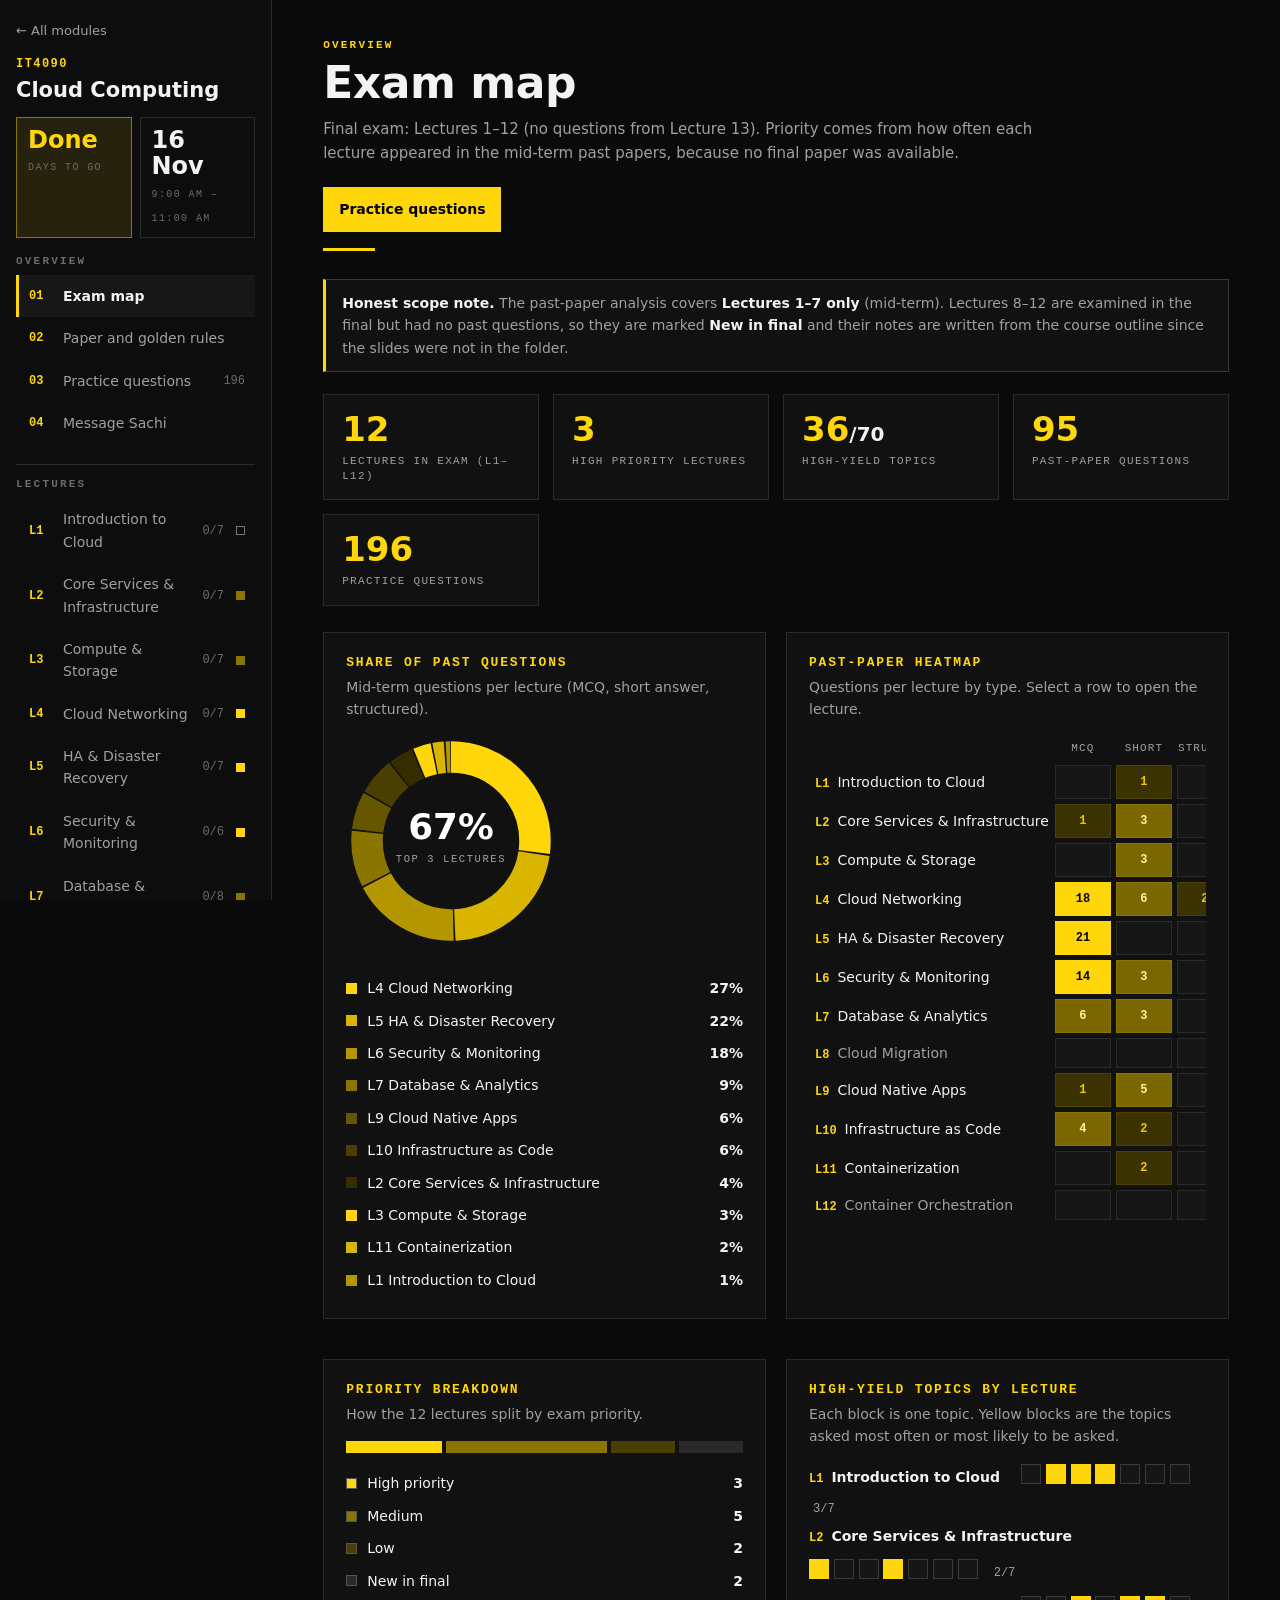
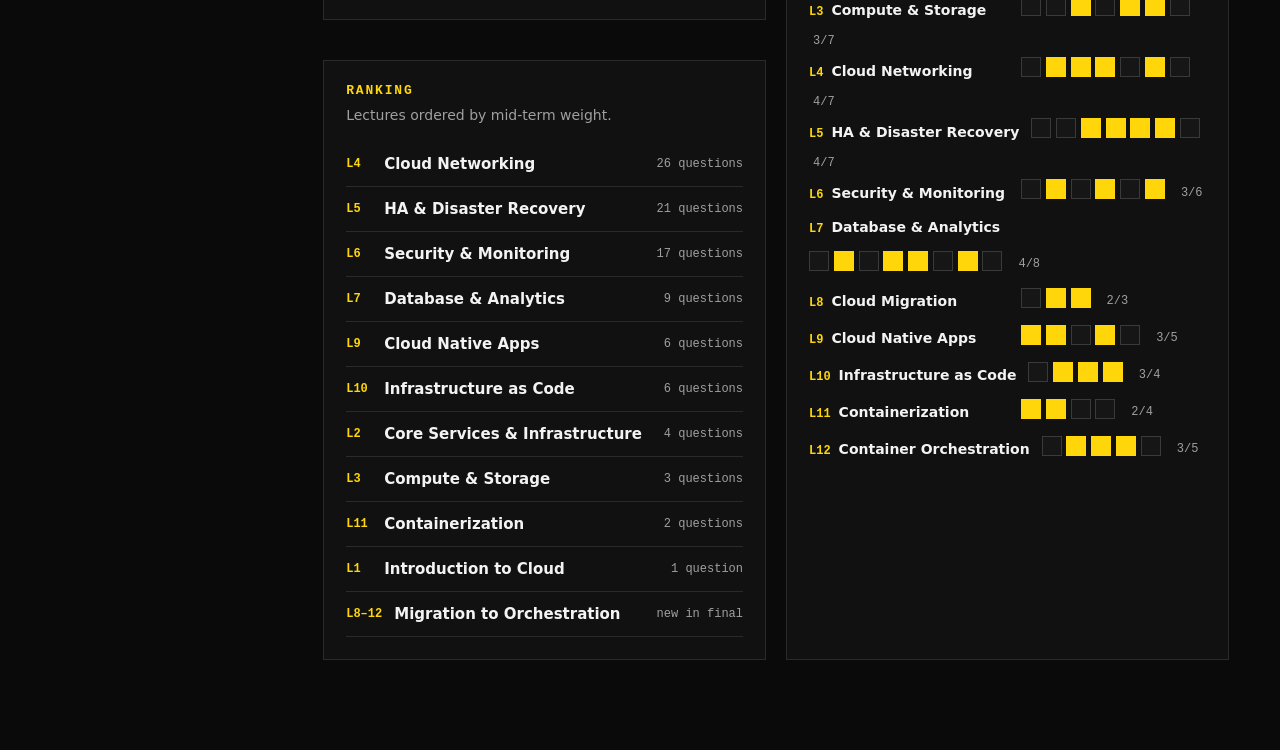
==== cloud-computing/index.html @ 82d005c5 "Add Cloud Computing (IT4090) module with notes, exam map and practice quiz New cloud-computing/ page" ====
<!doctype html>
<html lang="en">
<head>
<meta charset="utf-8">
<meta name="viewport" content="width=device-width, initial-scale=1">
<title>Exam Kuppi Portal | Learn with Sachi</title>
<meta name="description" content="Final exam revision portal: Cloud Computing (IT4090) notes, exam map and practice questions.">
<meta name="theme-color" content="#0b0b0b">
<link rel="icon" href="data:image/svg+xml,%3Csvg xmlns='http://www.w3.org/2000/svg' viewBox='0 0 64 64'%3E%3Crect width='64' height='64' fill='%230b0b0b'/%3E%3Cpath d='M12 14h14l6 22 6-22h14L38 50H26z' fill='%23ffd60a'/%3E%3C/svg%3E">
<link rel="stylesheet" href="css/styles.css">
</head>
<body>
<div id="app" aria-live="polite"></div>
<noscript><p style="padding:24px;color:#fff">This portal needs JavaScript enabled.</p></noscript>

<script src="js/data/cc-module.js"></script>
<script src="js/data/cc-lectures-1.js"></script>
<script src="js/data/cc-lectures-2.js"></script>
<script src="js/data/cc-lectures-3.js"></script>
<script src="js/data/cc-questions-1.js"></script>
<script src="js/data/cc-questions-2.js"></script>
<script src="js/data/cc-questions-3.js"></script>
<script src="js/app.js"></script>
</body>
</html>
---- cloud-computing/css/styles.css ----
:root{
  --bg:#0a0a0a; --panel:#111; --panel2:#171717; --line:#2a2a2a; --line2:#3a3a3a;
  --y:#ffd60a; --y-dim:#8a7500; --y-soft:rgba(255,214,10,.1);
  --text:#f3f3f3; --muted:#a0a0a0; --faint:#6b6b6b;
  --ok:#3ddc84; --bad:#ff5c5c;
  --radius:4px; --side:272px;
}
*{box-sizing:border-box}
html{scroll-behavior:smooth}
body{margin:0;background:var(--bg);color:var(--text);font:15px/1.6 "Segoe UI",Inter,system-ui,-apple-system,Roboto,Arial,sans-serif;-webkit-font-smoothing:antialiased}
a{color:inherit}
button{font:inherit;color:inherit;cursor:pointer}
code{font-family:Consolas,"SF Mono",Menlo,monospace;background:#1d1d1d;border:1px solid var(--line);padding:1px 6px;border-radius:3px;font-size:.88em;color:var(--y)}
:focus-visible{outline:2px solid var(--y);outline-offset:2px}
.mono{font-family:Consolas,"SF Mono",Menlo,monospace}
.eyebrow{font:700 11px/1 Consolas,"SF Mono",Menlo,monospace;letter-spacing:.2em;text-transform:uppercase;color:var(--y)}
.muted{color:var(--muted)}

/* ---------- home ---------- */
.home{max-width:1000px;margin:0 auto;padding:56px 20px 40px}
.home h1{font-size:clamp(34px,6vw,56px);line-height:1.05;letter-spacing:-.02em;text-align:center;margin:0;font-weight:800}
.home h1 em{font-style:normal;color:var(--y)}
.home .bar{width:56px;height:3px;background:var(--y);margin:18px auto 40px}
.cards{display:grid;grid-template-columns:repeat(auto-fit,minmax(300px,1fr));gap:20px}
.mcard{display:block;text-decoration:none;background:var(--panel);border:1px solid var(--line);border-left:3px solid var(--y);padding:24px;transition:border-color .15s,transform .15s}
a.mcard:hover{border-color:var(--y);transform:translateY(-2px)}
.mcard.soon{border-left-color:var(--line2);opacity:.75}
.mcard h2{margin:12px 0 4px;font-size:24px;line-height:1.2;font-weight:800}
.mcard .sub{color:var(--muted);font-size:13px;margin:0 0 22px}
.mstats{display:flex;gap:28px;margin-bottom:22px;flex-wrap:wrap}
.mstats b{display:block;font-size:26px;line-height:1.1;font-weight:800}
.mstats span{font:11px/1 Consolas,monospace;letter-spacing:.14em;color:var(--faint);text-transform:uppercase}
.mcard .open{font-weight:700;color:var(--y);font-size:14px}
.mcard.soon .open{color:var(--muted)}
.linkrow{display:flex;gap:10px;justify-content:center;flex-wrap:wrap;margin:36px 0 14px}
.lbtn{display:inline-block;text-decoration:none;border:1px solid var(--line2);background:var(--panel);padding:10px 16px;font-size:13px;font-weight:600}
.lbtn:hover{border-color:var(--y)}
.lbtn.hot{background:var(--y);color:#000;border-color:var(--y)}
.powered{text-align:center;color:var(--faint);font-size:12px}
.powered a{color:var(--muted)}

/* ---------- module shell ---------- */
.shell{display:grid;grid-template-columns:var(--side) minmax(0,1fr);min-height:100vh}
.side{background:#0d0d0d;border-right:1px solid var(--line);position:sticky;top:0;height:100vh;overflow-y:auto;padding:18px 16px 28px}
.side .back{display:inline-flex;gap:8px;align-items:center;text-decoration:none;color:var(--muted);font-size:13px;margin-bottom:16px}
.side .back:hover{color:var(--y)}
.side .code{font:700 12px/1 Consolas,monospace;letter-spacing:.12em;color:var(--y);margin-bottom:8px}
.side h2{font-size:21px;line-height:1.2;margin:0 0 14px;font-weight:800}
.count{display:grid;grid-template-columns:1fr 1fr;gap:8px;margin-bottom:18px}
.count div{border:1px solid var(--line);padding:9px 11px}
.count div.hot{background:var(--y-soft);border-color:var(--y-dim)}
.count b{display:block;font-size:24px;line-height:1.1;font-weight:800}
.count div.hot b{color:var(--y)}
.count span{font:10px/1 Consolas,monospace;letter-spacing:.14em;color:var(--faint);text-transform:uppercase}
.navgrp{font:700 11px/1 Consolas,monospace;letter-spacing:.2em;color:var(--faint);text-transform:uppercase;margin:20px 0 8px;padding-top:14px;border-top:1px solid var(--line)}
.ni{display:flex;align-items:center;gap:12px;width:100%;text-align:left;background:none;border:0;border-left:3px solid transparent;color:var(--muted);padding:10px 10px;text-decoration:none;font-size:14px}
.ni:hover{background:#141414;color:var(--text)}
.ni.on{background:#171717;border-left-color:var(--y);color:var(--text);font-weight:600}
.ni .k{font:700 12px/1 Consolas,monospace;color:var(--y);min-width:22px}
.ni .t{flex:1}
.ni .r{font:12px/1 Consolas,monospace;color:var(--faint)}
.ni .dot{width:9px;height:9px;border:1px solid var(--faint);flex:none}
.ni .dot.high{background:var(--y);border-color:var(--y)}
.ni .dot.med{background:var(--y-dim);border-color:var(--y-dim)}
.ni .dot.new{background:transparent;border-color:var(--y)}
.ni .dot.low{border-color:#777}
.ni.done .r{color:var(--ok)}
.main{padding:40px clamp(18px,4vw,56px) 70px;max-width:1180px;width:100%;min-width:0}
.panel,.stat,.kv div{min-width:0}
.g2 > *{min-width:0}
.menu{display:none}

/* ---------- headings & stats ---------- */
.ph{display:flex;justify-content:space-between;align-items:flex-start;gap:16px;flex-wrap:wrap;margin-bottom:6px}
.ph h1{font-size:clamp(30px,4vw,44px);line-height:1.1;margin:8px 0 10px;font-weight:800;letter-spacing:-.01em}
.lede{color:var(--muted);max-width:760px;margin:0 0 6px}
.rule{width:52px;height:3px;background:var(--y);margin:16px 0 28px}
.btn{display:inline-flex;align-items:center;gap:8px;background:var(--y);color:#000;border:0;padding:11px 16px;font-weight:700;text-decoration:none;font-size:14px}
.btn:hover{filter:brightness(1.08)}
.btn.ghost{background:transparent;color:var(--text);border:1px solid var(--line2)}
.btn.ghost:hover{border-color:var(--y);color:var(--y)}
.btn.sm{padding:7px 12px;font-size:13px}
.btn[disabled]{opacity:.4;cursor:not-allowed}
.stats{display:grid;grid-template-columns:repeat(auto-fit,minmax(170px,1fr));gap:14px;margin-bottom:26px}
.stat{background:var(--panel);border:1px solid var(--line);padding:16px 18px}
.stat b{font-size:34px;line-height:1.1;font-weight:800;color:var(--y)}
.stat b small{font-size:20px;color:var(--text)}
.stat span{display:block;font:11px/1.3 Consolas,monospace;letter-spacing:.12em;color:var(--muted);text-transform:uppercase;margin-top:6px}
.note{border:1px solid var(--line2);border-left:3px solid var(--y);background:var(--panel);padding:12px 16px;margin:0 0 22px;font-size:14px;color:var(--muted)}
.note b{color:var(--text)}
.panel{background:var(--panel);border:1px solid var(--line);padding:22px;margin-bottom:20px}
.panel h3{margin:0 0 4px;font:700 13px/1.3 Consolas,monospace;letter-spacing:.14em;color:var(--y);text-transform:uppercase}
.panel > p{margin:0 0 16px;color:var(--muted);font-size:14px}
.g2{display:grid;grid-template-columns:repeat(auto-fit,minmax(340px,1fr));gap:20px}

/* donut + legend */
.donut{display:flex;gap:26px;align-items:center;flex-wrap:wrap}
.donut svg{width:210px;height:210px;flex:none}
.donut .mid{font-weight:800}
.legend{list-style:none;margin:0;padding:0;flex:1;min-width:190px}
.legend li{display:flex;align-items:center;gap:10px;padding:5px 0;font-size:14px}
.legend i{width:11px;height:11px;flex:none}
.legend b{margin-left:auto;font-variant-numeric:tabular-nums}
.legend a{text-decoration:none}
.legend a:hover{color:var(--y)}

/* heatmap */
.heatwrap{overflow-x:auto}
.heat{width:100%;border-collapse:separate;border-spacing:5px}
.heat th{font:11px/1 Consolas,monospace;letter-spacing:.1em;color:var(--muted);text-transform:uppercase;font-weight:400;padding:2px 0 6px}
.heat td.lab{text-align:left;white-space:nowrap}
.heat td.lab a{text-decoration:none;font-size:14px}
.heat td.lab a:hover{color:var(--y)}
.heat td.lab .k{font:700 12px/1 Consolas,monospace;color:var(--y);margin-right:8px}
.heat td.c{height:30px;min-width:56px;text-align:center;font:700 12px/30px Consolas,monospace;border:1px solid var(--line);background:#161616;color:var(--faint)}
.heat td.c.l1{background:#3a3200;color:#e7c900;border-color:#4a4000}
.heat td.c.l2{background:#7a6700;color:#fff3a0;border-color:#8a7500}
.heat td.c.l3{background:var(--y);color:#000;border-color:var(--y)}
.heat td.t{font:12px/1 Consolas,monospace;color:var(--muted);text-align:right;white-space:nowrap;padding-left:8px}
.heat tr.nodata td.lab a{color:var(--muted)}

/* ranking & priority */
.rank{list-style:none;padding:0;margin:0}
.rank li a{display:flex;align-items:center;gap:12px;padding:10px 0;border-bottom:1px solid var(--line);text-decoration:none}
.rank li a:hover .nm{color:var(--y)}
.rank .k{font:700 12px/1 Consolas,monospace;color:var(--y);min-width:26px}
.rank .nm{flex:1;font-weight:600}
.rank .v{font:12px/1 Consolas,monospace;color:var(--muted)}
.bars{display:flex;gap:4px;height:12px;margin:6px 0 14px}
.bars i{display:block}
.pill{display:inline-block;font:700 10px/1 Consolas,monospace;letter-spacing:.12em;text-transform:uppercase;padding:5px 8px;border:1px solid var(--line2);color:var(--muted)}
.pill.high{background:var(--y);color:#000;border-color:var(--y)}
.pill.med{border-color:var(--y-dim);color:var(--y)}
.pill.new{border-color:var(--y);color:var(--y);border-style:dashed}
.pill.hy{background:var(--y);color:#000;border-color:var(--y)}
.pill.ok{border-color:var(--ok);color:var(--ok)}
.hyblocks{display:grid;gap:10px}
.hyrow{display:flex;gap:12px;align-items:center;flex-wrap:wrap}
.hyrow a{min-width:min(200px,100%);text-decoration:none;font-weight:600;font-size:14px}
.hyrow a:hover{color:var(--y)}
.hyrow a .k{font:700 12px/1 Consolas,monospace;color:var(--y);margin-right:8px}
.blk{width:20px;height:20px;border:1px solid var(--line2);background:#161616;display:inline-block}
.blk.hy{background:var(--y);border-color:var(--y)}
.hyrow .n{font:12px/1 Consolas,monospace;color:var(--muted);margin-left:4px}

/* ---------- rules ---------- */
.kv{display:grid;grid-template-columns:repeat(auto-fit,minmax(220px,1fr));gap:14px;margin-bottom:24px}
.kv div{background:var(--panel);border:1px solid var(--line);padding:14px 16px}
.kv span{display:block;font:11px/1 Consolas,monospace;letter-spacing:.14em;color:var(--y);text-transform:uppercase;margin-bottom:8px}
.rules{counter-reset:r;list-style:none;margin:0 0 26px;padding:0;display:grid;gap:12px}
.rules li{counter-increment:r;background:var(--panel);border:1px solid var(--line);padding:14px 16px 14px 56px;position:relative}
.rules li::before{content:counter(r,decimal-leading-zero);position:absolute;left:16px;top:14px;font:700 14px/1 Consolas,monospace;color:var(--y)}
.rules b{display:block;margin-bottom:2px}
.rules span{color:var(--muted);font-size:14px}

/* ---------- tables in notes ---------- */
.tw{overflow-x:auto;margin:12px 0}
table.tbl{width:100%;border-collapse:collapse;font-size:14px;min-width:420px}
.tbl th{background:#1b1b1b;color:var(--y);text-align:left;font:700 11px/1.3 Consolas,monospace;letter-spacing:.1em;text-transform:uppercase;padding:9px 12px;border:1px solid var(--line)}
.tbl td{padding:9px 12px;border:1px solid var(--line);vertical-align:top}
.tbl tr:nth-child(even) td{background:#0f0f0f}
.tbl.cheat td:first-child{width:46%;color:var(--muted)}
.tbl.cheat td:last-child{font-weight:600}

/* ---------- lecture page ---------- */
.lec-top{display:flex;gap:10px;flex-wrap:wrap;align-items:center;margin:2px 0 14px}
.tools{display:flex;gap:10px;flex-wrap:wrap;margin:6px 0 18px;align-items:center}
.tools .grow{flex:1}
.tg{display:inline-flex;align-items:center;gap:8px;font-size:13px;color:var(--muted);cursor:pointer;user-select:none}
.tg input{accent-color:var(--y);width:16px;height:16px}
.topic{background:var(--panel);border:1px solid var(--line);margin-bottom:10px}
.topic.hy{border-left:3px solid var(--y)}
.topic.done{opacity:.8}
.th{display:flex;align-items:center;gap:12px;width:100%;background:none;border:0;text-align:left;padding:14px 16px}
.th:hover{background:#151515}
.th .ttl{flex:1;font-weight:700;font-size:16px;line-height:1.35}
.th .chev{color:var(--y);transition:transform .15s;font-size:12px}
.topic.open .chev{transform:rotate(90deg)}
.th .asked{font:11px/1 Consolas,monospace;color:var(--muted)}
.tb{display:none;padding:2px 18px 18px;border-top:1px solid var(--line)}
.topic.open .tb{display:block}
.tb ul{margin:12px 0;padding-left:0;list-style:none}
.tb li{position:relative;padding:5px 0 5px 20px}
.tb li::before{content:"";position:absolute;left:2px;top:15px;width:7px;height:7px;background:var(--y)}
.tb p{margin:10px 0}
.tip{border:1px solid var(--y-dim);background:var(--y-soft);padding:11px 14px;margin-top:14px;font-size:14px}
.tip::before{content:"EXAM TIP  ";font:700 11px/1 Consolas,monospace;letter-spacing:.14em;color:var(--y)}
.done-row{display:flex;align-items:center;gap:8px;margin-top:14px}
.chk{display:inline-flex;align-items:center;gap:8px;font-size:13px;color:var(--muted);cursor:pointer}
.chk input{accent-color:var(--y);width:17px;height:17px}
.pager{display:flex;justify-content:space-between;gap:12px;margin-top:30px;flex-wrap:wrap}

/* ---------- practice ---------- */
.tabs{display:flex;gap:0;border-bottom:1px solid var(--line);margin-bottom:22px;flex-wrap:wrap}
.tab{background:none;border:0;border-bottom:3px solid transparent;color:var(--muted);padding:11px 18px;font-weight:600}
.tab:hover{color:var(--text)}
.tab.on{color:var(--y);border-bottom-color:var(--y)}
.tab small{font:12px Consolas,monospace;color:var(--faint);margin-left:6px}
.form{display:grid;grid-template-columns:repeat(auto-fit,minmax(200px,1fr));gap:16px;margin-bottom:20px}
.fld label{display:block;font:11px/1 Consolas,monospace;letter-spacing:.14em;color:var(--muted);text-transform:uppercase;margin-bottom:7px}
select{width:100%;background:var(--panel2);color:var(--text);border:1px solid var(--line2);padding:10px 12px;font:inherit;border-radius:0}
.seg{display:flex;flex-wrap:wrap;gap:0}
.seg button{background:var(--panel2);border:1px solid var(--line2);margin-right:-1px;padding:9px 14px;font-size:14px;color:var(--muted)}
.seg button.on{background:var(--y);border-color:var(--y);color:#000;font-weight:700;position:relative}
.qhead{display:flex;justify-content:space-between;align-items:center;gap:10px;flex-wrap:wrap;margin-bottom:14px}
.qprog{height:4px;background:var(--line);margin-bottom:18px}
.qprog i{display:block;height:100%;background:var(--y)}
.qcard{background:var(--panel);border:1px solid var(--line);padding:22px}
.qmeta{display:flex;gap:8px;flex-wrap:wrap;margin-bottom:12px}
.qtext{font-size:17px;font-weight:600;line-height:1.5;margin:0 0 6px}
.qhint{font-size:13px;color:var(--y);margin:0 0 14px;font-family:Consolas,monospace}
.opts{display:grid;gap:9px;margin:12px 0 16px}
.opt{display:flex;gap:12px;align-items:flex-start;text-align:left;width:100%;background:var(--panel2);border:1px solid var(--line2);padding:12px 14px;color:var(--text)}
.opt:hover:not([disabled]){border-color:var(--y)}
.opt .l{font:700 13px/1.6 Consolas,monospace;color:var(--y);min-width:18px}
.opt.sel{border-color:var(--y);background:var(--y-soft)}
.opt.right{border-color:var(--ok);background:rgba(61,220,132,.1)}
.opt.wrong{border-color:var(--bad);background:rgba(255,92,92,.1)}
.opt.miss{border-color:var(--ok);border-style:dashed}
.opt[disabled]{cursor:default}
.exp{border-left:3px solid var(--y);background:#0f0f0f;padding:12px 16px;margin:0 0 16px;font-size:14px;color:#d6d6d6}
.exp .v{font:700 12px/1 Consolas,monospace;letter-spacing:.12em;margin-bottom:6px}
.exp .v.ok{color:var(--ok)} .exp .v.bad{color:var(--bad)}
.qnav{display:flex;gap:10px;flex-wrap:wrap;align-items:center}
.qnav .sp{flex:1}
.timer{font:700 16px Consolas,monospace;color:var(--y)}
.timer.low{color:var(--bad)}
.qdots{display:flex;flex-wrap:wrap;gap:5px;margin-top:20px}
.qdots button{width:28px;height:28px;border:1px solid var(--line2);background:var(--panel2);font:12px Consolas,monospace;color:var(--muted);padding:0}
.qdots button.ans{background:#3a3200;color:var(--y);border-color:var(--y-dim)}
.qdots button.cur{outline:2px solid var(--y)}
.qdots button.ok{background:rgba(61,220,132,.18);border-color:var(--ok);color:var(--ok)}
.qdots button.no{background:rgba(255,92,92,.18);border-color:var(--bad);color:var(--bad)}
.score{display:flex;gap:26px;align-items:center;flex-wrap:wrap;margin-bottom:20px}
.score .big{font-size:60px;font-weight:800;color:var(--y);line-height:1}
.review .qcard{margin-bottom:14px}
.item{background:var(--panel);border:1px solid var(--line);margin-bottom:10px}
.item summary{list-style:none;cursor:pointer;padding:14px 16px;display:flex;gap:12px;align-items:flex-start}
.item summary::-webkit-details-marker{display:none}
.item summary .q{flex:1;font-weight:600}
.item summary .chev{color:var(--y);font-size:12px;margin-top:6px;transition:transform .15s}
.item[open] summary .chev{transform:rotate(90deg)}
.item .ans{padding:4px 18px 18px;border-top:1px solid var(--line)}
.item .ans p:first-child{margin-top:12px}
.ansline{border-left:3px solid var(--ok);padding:8px 14px;background:rgba(61,220,132,.07);margin:12px 0 0}
.ansline b{color:var(--ok)}
.item .qfull{margin:10px 18px 0;color:var(--muted);font-size:14px}
.empty{padding:30px;text-align:center;color:var(--muted);border:1px dashed var(--line2)}

/* ---------- contact ---------- */
.clist{display:grid;gap:12px}
.cl{display:flex;gap:14px;align-items:center;text-decoration:none;background:var(--panel);border:1px solid var(--line);padding:16px 18px}
.cl:hover{border-color:var(--y)}
.cl .ic{width:40px;height:40px;background:var(--y);color:#000;font:800 13px/40px Consolas,monospace;text-align:center;flex:none}
.cl b{display:block}
.cl span{color:var(--muted);font-size:14px}

/* ---------- responsive ---------- */
@media (max-width:900px){
  .shell{grid-template-columns:minmax(0,1fr)}
  .side{position:fixed;inset:0 auto 0 0;width:min(86vw,320px);z-index:30;transform:translateX(-100%);transition:transform .2s;height:100vh}
  .shell.menu-open .side{transform:none;box-shadow:0 0 0 100vmax rgba(0,0,0,.6)}
  .menu{display:inline-flex;position:sticky;top:0;z-index:20;width:100%;justify-content:space-between;align-items:center;background:#0d0d0d;border:0;border-bottom:1px solid var(--line);padding:12px 18px;font-weight:700}
  .menu span{color:var(--y);font:700 12px Consolas,monospace;letter-spacing:.12em}
  .main{padding:26px 16px 60px}
  .g2{grid-template-columns:1fr}
  .donut svg{width:170px;height:170px}
  .th{padding:12px}
  .qtext{font-size:16px}
}
@media print{
  .side,.menu,.tools,.pager,.btn{display:none!important}
  .shell{display:block}
  body{background:#fff;color:#000}
  .topic .tb{display:block!important}
}
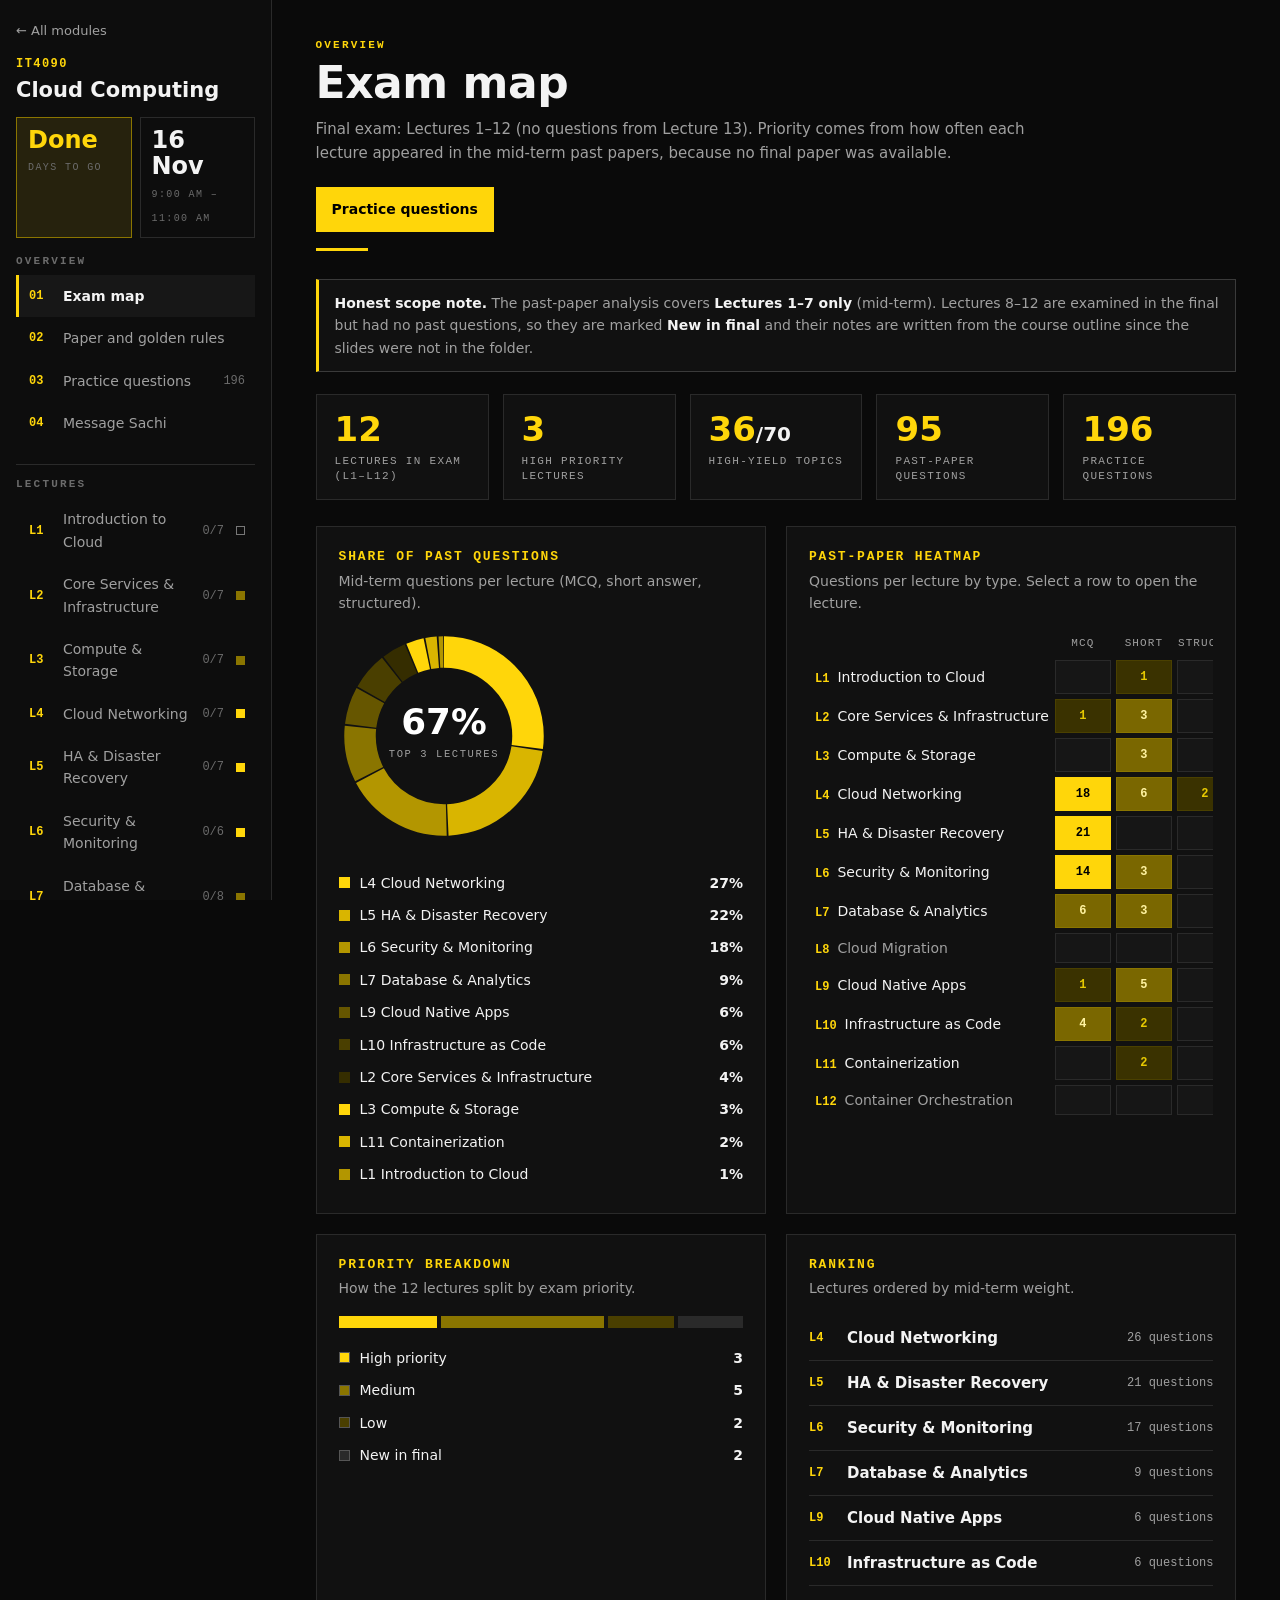
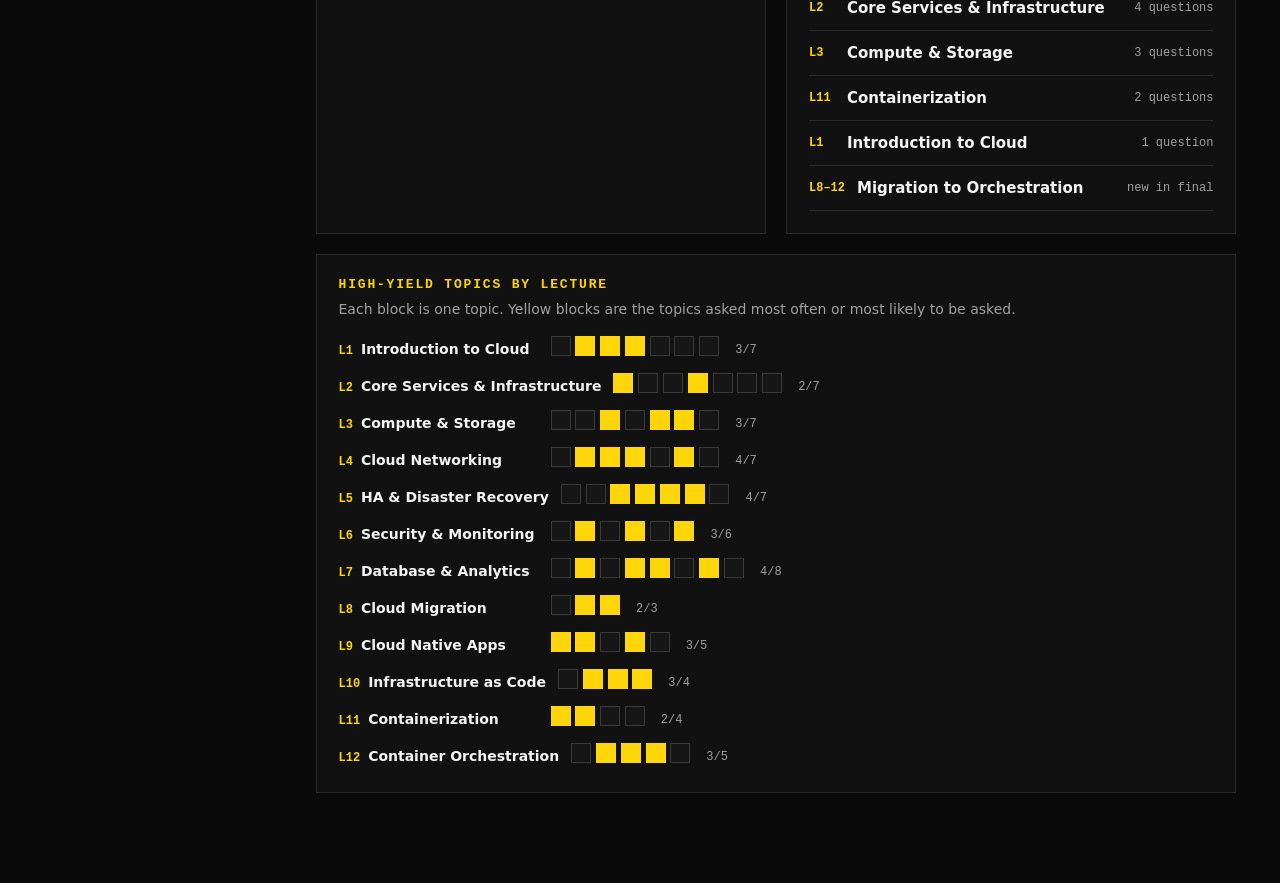
==== commit bf1a1c37: "Add Innovation Management and Entrepreneurship (IME) module on a shared exam engine IME: 9 lectures," ====
--- a/cloud-computing/index.html
+++ b/cloud-computing/index.html
@@ -7,7 +7,7 @@
 <meta name="description" content="Final exam revision portal: Cloud Computing (IT4090) notes, exam map and practice questions.">
 <meta name="theme-color" content="#0b0b0b">
 <link rel="icon" href="data:image/svg+xml,%3Csvg xmlns='http://www.w3.org/2000/svg' viewBox='0 0 64 64'%3E%3Crect width='64' height='64' fill='%230b0b0b'/%3E%3Cpath d='M12 14h14l6 22 6-22h14L38 50H26z' fill='%23ffd60a'/%3E%3C/svg%3E">
-<link rel="stylesheet" href="css/styles.css">
+<link rel="stylesheet" href="../exam-engine/styles.css">
 </head>
 <body>
 <div id="app" aria-live="polite"></div>
@@ -20,6 +20,6 @@
 <script src="js/data/cc-questions-1.js"></script>
 <script src="js/data/cc-questions-2.js"></script>
 <script src="js/data/cc-questions-3.js"></script>
-<script src="js/app.js"></script>
+<script src="../exam-engine/app.js"></script>
 </body>
 </html>
--- a/exam-engine/styles.css
+++ b/exam-engine/styles.css
@@ -0,0 +1,277 @@
+:root{
+  --bg:#0a0a0a; --panel:#111; --panel2:#171717; --line:#2a2a2a; --line2:#3a3a3a;
+  --y:#ffd60a; --y-dim:#8a7500; --y-soft:rgba(255,214,10,.1);
+  --text:#f3f3f3; --muted:#a0a0a0; --faint:#6b6b6b;
+  --ok:#3ddc84; --bad:#ff5c5c;
+  --radius:4px; --side:272px;
+}
+*{box-sizing:border-box}
+html{scroll-behavior:smooth}
+body{margin:0;background:var(--bg);color:var(--text);font:15px/1.6 "Segoe UI",Inter,system-ui,-apple-system,Roboto,Arial,sans-serif;-webkit-font-smoothing:antialiased}
+a{color:inherit}
+button{font:inherit;color:inherit;cursor:pointer}
+code{font-family:Consolas,"SF Mono",Menlo,monospace;background:#1d1d1d;border:1px solid var(--line);padding:1px 6px;border-radius:3px;font-size:.88em;color:var(--y)}
+:focus-visible{outline:2px solid var(--y);outline-offset:2px}
+.mono{font-family:Consolas,"SF Mono",Menlo,monospace}
+.eyebrow{font:700 11px/1 Consolas,"SF Mono",Menlo,monospace;letter-spacing:.2em;text-transform:uppercase;color:var(--y)}
+.muted{color:var(--muted)}
+
+/* ---------- home ---------- */
+.home{max-width:1000px;margin:0 auto;padding:56px 20px 40px}
+.home h1{font-size:clamp(34px,6vw,56px);line-height:1.05;letter-spacing:-.02em;text-align:center;margin:0;font-weight:800}
+.home h1 em{font-style:normal;color:var(--y)}
+.home .bar{width:56px;height:3px;background:var(--y);margin:18px auto 40px}
+.cards{display:grid;grid-template-columns:repeat(auto-fit,minmax(300px,1fr));gap:20px}
+.mcard{display:block;text-decoration:none;background:var(--panel);border:1px solid var(--line);border-left:3px solid var(--y);padding:24px;transition:border-color .15s,transform .15s}
+a.mcard:hover{border-color:var(--y);transform:translateY(-2px)}
+.mcard.soon{border-left-color:var(--line2);opacity:.75}
+.mcard h2{margin:12px 0 4px;font-size:24px;line-height:1.2;font-weight:800}
+.mcard .sub{color:var(--muted);font-size:13px;margin:0 0 22px}
+.mstats{display:flex;gap:28px;margin-bottom:22px;flex-wrap:wrap}
+.mstats b{display:block;font-size:26px;line-height:1.1;font-weight:800}
+.mstats span{font:11px/1 Consolas,monospace;letter-spacing:.14em;color:var(--faint);text-transform:uppercase}
+.mcard .open{font-weight:700;color:var(--y);font-size:14px}
+.mcard.soon .open{color:var(--muted)}
+.linkrow{display:flex;gap:10px;justify-content:center;flex-wrap:wrap;margin:36px 0 14px}
+.lbtn{display:inline-block;text-decoration:none;border:1px solid var(--line2);background:var(--panel);padding:10px 16px;font-size:13px;font-weight:600}
+.lbtn:hover{border-color:var(--y)}
+.lbtn.hot{background:var(--y);color:#000;border-color:var(--y)}
+.powered{text-align:center;color:var(--faint);font-size:12px}
+.powered a{color:var(--muted)}
+
+/* ---------- module shell ---------- */
+.shell{display:grid;grid-template-columns:var(--side) minmax(0,1fr);min-height:100vh}
+.side{background:#0d0d0d;border-right:1px solid var(--line);position:sticky;top:0;height:100vh;overflow-y:auto;padding:18px 16px 28px}
+.side .back{display:inline-flex;gap:8px;align-items:center;text-decoration:none;color:var(--muted);font-size:13px;margin-bottom:16px}
+.side .back:hover{color:var(--y)}
+.side .code{font:700 12px/1 Consolas,monospace;letter-spacing:.12em;color:var(--y);margin-bottom:8px}
+.side h2{font-size:21px;line-height:1.2;margin:0 0 14px;font-weight:800}
+.count{display:grid;grid-template-columns:1fr 1fr;gap:8px;margin-bottom:18px}
+.count div{border:1px solid var(--line);padding:9px 11px}
+.count div.hot{background:var(--y-soft);border-color:var(--y-dim)}
+.count b{display:block;font-size:24px;line-height:1.1;font-weight:800}
+.count div.hot b{color:var(--y)}
+.count span{font:10px/1 Consolas,monospace;letter-spacing:.14em;color:var(--faint);text-transform:uppercase}
+.navgrp{font:700 11px/1 Consolas,monospace;letter-spacing:.2em;color:var(--faint);text-transform:uppercase;margin:20px 0 8px;padding-top:14px;border-top:1px solid var(--line)}
+.ni{display:flex;align-items:center;gap:12px;width:100%;text-align:left;background:none;border:0;border-left:3px solid transparent;color:var(--muted);padding:10px 10px;text-decoration:none;font-size:14px}
+.ni:hover{background:#141414;color:var(--text)}
+.ni.on{background:#171717;border-left-color:var(--y);color:var(--text);font-weight:600}
+.ni .k{font:700 12px/1 Consolas,monospace;color:var(--y);min-width:22px}
+.ni .t{flex:1}
+.ni .r{font:12px/1 Consolas,monospace;color:var(--faint)}
+.ni .dot{width:9px;height:9px;border:1px solid var(--faint);flex:none}
+.ni .dot.high{background:var(--y);border-color:var(--y)}
+.ni .dot.med{background:var(--y-dim);border-color:var(--y-dim)}
+.ni .dot.new{background:transparent;border-color:var(--y)}
+.ni .dot.low{border-color:#777}
+.ni.done .r{color:var(--ok)}
+.main{padding:40px clamp(18px,3.4vw,64px) 70px;max-width:none;width:100%;min-width:0}
+.panel,.stat,.kv div{min-width:0}
+.g2 > *{min-width:0}
+.menu{display:none}
+
+/* ---------- headings & stats ---------- */
+.ph{display:flex;justify-content:space-between;align-items:flex-start;gap:16px;flex-wrap:wrap;margin-bottom:6px}
+.ph h1{font-size:clamp(30px,4vw,44px);line-height:1.1;margin:8px 0 10px;font-weight:800;letter-spacing:-.01em}
+.lede{color:var(--muted);max-width:760px;margin:0 0 6px}
+.rule{width:52px;height:3px;background:var(--y);margin:16px 0 28px}
+.btn{display:inline-flex;align-items:center;gap:8px;background:var(--y);color:#000;border:0;padding:11px 16px;font-weight:700;text-decoration:none;font-size:14px}
+.btn:hover{filter:brightness(1.08)}
+.btn.ghost{background:transparent;color:var(--text);border:1px solid var(--line2)}
+.btn.ghost:hover{border-color:var(--y);color:var(--y)}
+.btn.sm{padding:7px 12px;font-size:13px}
+.btn[disabled]{opacity:.4;cursor:not-allowed}
+.stats{display:grid;grid-template-columns:repeat(auto-fit,minmax(170px,1fr));gap:14px;margin-bottom:26px}
+.stat{background:var(--panel);border:1px solid var(--line);padding:16px 18px}
+.stat b{font-size:34px;line-height:1.1;font-weight:800;color:var(--y)}
+.stat b small{font-size:20px;color:var(--text)}
+.stat span{display:block;font:11px/1.3 Consolas,monospace;letter-spacing:.12em;color:var(--muted);text-transform:uppercase;margin-top:6px}
+.note{border:1px solid var(--line2);border-left:3px solid var(--y);background:var(--panel);padding:12px 16px;margin:0 0 22px;font-size:14px;color:var(--muted)}
+.note b{color:var(--text)}
+.panel{background:var(--panel);border:1px solid var(--line);padding:22px;margin-bottom:20px}
+.panel h3{margin:0 0 4px;font:700 13px/1.3 Consolas,monospace;letter-spacing:.14em;color:var(--y);text-transform:uppercase}
+.panel > p{margin:0 0 16px;color:var(--muted);font-size:14px}
+.g2{display:grid;grid-template-columns:repeat(2,minmax(0,1fr));gap:20px}
+
+/* donut + legend */
+.donut{display:flex;gap:26px;align-items:center;flex-wrap:wrap}
+.donut svg{width:210px;height:210px;flex:none}
+.donut .mid{font-weight:800}
+.legend{list-style:none;margin:0;padding:0;flex:1;min-width:190px}
+.legend li{display:flex;align-items:center;gap:10px;padding:5px 0;font-size:14px}
+.legend i{width:11px;height:11px;flex:none}
+.legend b{margin-left:auto;font-variant-numeric:tabular-nums}
+.legend a{text-decoration:none}
+.legend a:hover{color:var(--y)}
+
+/* heatmap */
+.heatwrap{overflow-x:auto}
+.heat{width:100%;border-collapse:separate;border-spacing:5px}
+.heat th{font:11px/1 Consolas,monospace;letter-spacing:.1em;color:var(--muted);text-transform:uppercase;font-weight:400;padding:2px 0 6px}
+.heat td.lab{text-align:left;white-space:nowrap}
+.heat td.lab a{text-decoration:none;font-size:14px}
+.heat td.lab a:hover{color:var(--y)}
+.heat td.lab .k{font:700 12px/1 Consolas,monospace;color:var(--y);margin-right:8px}
+.heat td.c{height:30px;min-width:56px;text-align:center;font:700 12px/30px Consolas,monospace;border:1px solid var(--line);background:#161616;color:var(--faint)}
+.heat td.c.l1{background:#3a3200;color:#e7c900;border-color:#4a4000}
+.heat td.c.l2{background:#7a6700;color:#fff3a0;border-color:#8a7500}
+.heat td.c.l3{background:var(--y);color:#000;border-color:var(--y)}
+.heat td.t{font:12px/1 Consolas,monospace;color:var(--muted);text-align:right;white-space:nowrap;padding-left:8px}
+.heat tr.nodata td.lab a{color:var(--muted)}
+
+/* ranking & priority */
+.rank{list-style:none;padding:0;margin:0}
+.rank li a{display:flex;align-items:center;gap:12px;padding:10px 0;border-bottom:1px solid var(--line);text-decoration:none}
+.rank li a:hover .nm{color:var(--y)}
+.rank .k{font:700 12px/1 Consolas,monospace;color:var(--y);min-width:26px}
+.rank .nm{flex:1;font-weight:600}
+.rank .v{font:12px/1 Consolas,monospace;color:var(--muted)}
+.bars{display:flex;gap:4px;height:12px;margin:6px 0 14px}
+.bars i{display:block}
+.pill{display:inline-block;font:700 10px/1 Consolas,monospace;letter-spacing:.12em;text-transform:uppercase;padding:5px 8px;border:1px solid var(--line2);color:var(--muted)}
+.pill.high{background:var(--y);color:#000;border-color:var(--y)}
+.pill.med{border-color:var(--y-dim);color:var(--y)}
+.pill.new{border-color:var(--y);color:var(--y);border-style:dashed}
+.pill.hy{background:var(--y);color:#000;border-color:var(--y)}
+.pill.ok{border-color:var(--ok);color:var(--ok)}
+.hyblocks{display:grid;gap:10px}
+.hyrow{display:flex;gap:12px;align-items:center;flex-wrap:wrap}
+.hyrow a{min-width:min(200px,100%);text-decoration:none;font-weight:600;font-size:14px}
+.hyrow a:hover{color:var(--y)}
+.hyrow a .k{font:700 12px/1 Consolas,monospace;color:var(--y);margin-right:8px}
+.blk{width:20px;height:20px;border:1px solid var(--line2);background:#161616;display:inline-block}
+.blk.hy{background:var(--y);border-color:var(--y)}
+.hyrow .n{font:12px/1 Consolas,monospace;color:var(--muted);margin-left:4px}
+
+/* ---------- rules ---------- */
+.kv{display:grid;grid-template-columns:repeat(auto-fit,minmax(220px,1fr));gap:14px;margin-bottom:24px}
+.kv div{background:var(--panel);border:1px solid var(--line);padding:14px 16px}
+.kv span{display:block;font:11px/1 Consolas,monospace;letter-spacing:.14em;color:var(--y);text-transform:uppercase;margin-bottom:8px}
+.rules{counter-reset:r;list-style:none;margin:0 0 26px;padding:0;display:grid;gap:12px}
+.rules li{counter-increment:r;background:var(--panel);border:1px solid var(--line);padding:14px 16px 14px 56px;position:relative}
+.rules li::before{content:counter(r,decimal-leading-zero);position:absolute;left:16px;top:14px;font:700 14px/1 Consolas,monospace;color:var(--y)}
+.rules b{display:block;margin-bottom:2px}
+.rules span{color:var(--muted);font-size:14px}
+
+/* ---------- tables in notes ---------- */
+.tw{overflow-x:auto;margin:12px 0}
+table.tbl{width:100%;border-collapse:collapse;font-size:14px;min-width:420px}
+.tbl th{background:#1b1b1b;color:var(--y);text-align:left;font:700 11px/1.3 Consolas,monospace;letter-spacing:.1em;text-transform:uppercase;padding:9px 12px;border:1px solid var(--line)}
+.tbl td{padding:9px 12px;border:1px solid var(--line);vertical-align:top}
+.tbl tr:nth-child(even) td{background:#0f0f0f}
+.tbl.cheat td:first-child{width:46%;color:var(--muted)}
+.tbl.cheat td:last-child{font-weight:600}
+
+/* ---------- lecture page ---------- */
+.lec-top{display:flex;gap:10px;flex-wrap:wrap;align-items:center;margin:2px 0 14px}
+.tools{display:flex;gap:10px;flex-wrap:wrap;margin:6px 0 18px;align-items:center}
+.tools .grow{flex:1}
+.tg{display:inline-flex;align-items:center;gap:8px;font-size:13px;color:var(--muted);cursor:pointer;user-select:none}
+.tg input{accent-color:var(--y);width:16px;height:16px}
+.topic{background:var(--panel);border:1px solid var(--line);margin-bottom:10px}
+.topic.hy{border-left:3px solid var(--y)}
+.topic.done{opacity:.8}
+.th{display:flex;align-items:center;gap:12px;width:100%;background:none;border:0;text-align:left;padding:14px 16px}
+.th:hover{background:#151515}
+.th .ttl{flex:1;font-weight:700;font-size:16px;line-height:1.35}
+.th .chev{color:var(--y);transition:transform .15s;font-size:12px}
+.topic.open .chev{transform:rotate(90deg)}
+.th .asked{font:11px/1 Consolas,monospace;color:var(--muted)}
+.tb{display:none;padding:2px 18px 18px;border-top:1px solid var(--line)}
+.topic.open .tb{display:block}
+.tb ul{margin:12px 0;padding-left:0;list-style:none}
+.tb li{position:relative;padding:5px 0 5px 20px}
+.tb li::before{content:"";position:absolute;left:2px;top:15px;width:7px;height:7px;background:var(--y)}
+.tb p{margin:10px 0}
+.tip{border:1px solid var(--y-dim);background:var(--y-soft);padding:11px 14px;margin-top:14px;font-size:14px}
+.tip::before{content:"EXAM TIP  ";font:700 11px/1 Consolas,monospace;letter-spacing:.14em;color:var(--y)}
+.done-row{display:flex;align-items:center;gap:8px;margin-top:14px}
+.chk{display:inline-flex;align-items:center;gap:8px;font-size:13px;color:var(--muted);cursor:pointer}
+.chk input{accent-color:var(--y);width:17px;height:17px}
+.pager{display:flex;justify-content:space-between;gap:12px;margin-top:30px;flex-wrap:wrap}
+
+/* ---------- practice ---------- */
+.tabs{display:flex;gap:0;border-bottom:1px solid var(--line);margin-bottom:22px;flex-wrap:wrap}
+.tab{background:none;border:0;border-bottom:3px solid transparent;color:var(--muted);padding:11px 18px;font-weight:600}
+.tab:hover{color:var(--text)}
+.tab.on{color:var(--y);border-bottom-color:var(--y)}
+.tab small{font:12px Consolas,monospace;color:var(--faint);margin-left:6px}
+.form{display:grid;grid-template-columns:repeat(auto-fit,minmax(200px,1fr));gap:16px;margin-bottom:20px}
+.fld label{display:block;font:11px/1 Consolas,monospace;letter-spacing:.14em;color:var(--muted);text-transform:uppercase;margin-bottom:7px}
+select{width:100%;background:var(--panel2);color:var(--text);border:1px solid var(--line2);padding:10px 12px;font:inherit;border-radius:0}
+.seg{display:flex;flex-wrap:wrap;gap:0}
+.seg button{background:var(--panel2);border:1px solid var(--line2);margin-right:-1px;padding:9px 14px;font-size:14px;color:var(--muted)}
+.seg button.on{background:var(--y);border-color:var(--y);color:#000;font-weight:700;position:relative}
+.qhead{display:flex;justify-content:space-between;align-items:center;gap:10px;flex-wrap:wrap;margin-bottom:14px}
+.qprog{height:4px;background:var(--line);margin-bottom:18px}
+.qprog i{display:block;height:100%;background:var(--y)}
+.qcard{background:var(--panel);border:1px solid var(--line);padding:22px}
+.qmeta{display:flex;gap:8px;flex-wrap:wrap;margin-bottom:12px}
+.qtext{font-size:17px;font-weight:600;line-height:1.5;margin:0 0 6px}
+.qhint{font-size:13px;color:var(--y);margin:0 0 14px;font-family:Consolas,monospace}
+.opts{display:grid;gap:9px;margin:12px 0 16px}
+.opt{display:flex;gap:12px;align-items:flex-start;text-align:left;width:100%;background:var(--panel2);border:1px solid var(--line2);padding:12px 14px;color:var(--text)}
+.opt:hover:not([disabled]){border-color:var(--y)}
+.opt .l{font:700 13px/1.6 Consolas,monospace;color:var(--y);min-width:18px}
+.opt.sel{border-color:var(--y);background:var(--y-soft)}
+.opt.right{border-color:var(--ok);background:rgba(61,220,132,.1)}
+.opt.wrong{border-color:var(--bad);background:rgba(255,92,92,.1)}
+.opt.miss{border-color:var(--ok);border-style:dashed}
+.opt[disabled]{cursor:default}
+.exp{border-left:3px solid var(--y);background:#0f0f0f;padding:12px 16px;margin:0 0 16px;font-size:14px;color:#d6d6d6}
+.exp .v{font:700 12px/1 Consolas,monospace;letter-spacing:.12em;margin-bottom:6px}
+.exp .v.ok{color:var(--ok)} .exp .v.bad{color:var(--bad)}
+.qnav{display:flex;gap:10px;flex-wrap:wrap;align-items:center}
+.qnav .sp{flex:1}
+.timer{font:700 16px Consolas,monospace;color:var(--y)}
+.timer.low{color:var(--bad)}
+.qdots{display:flex;flex-wrap:wrap;gap:5px;margin-top:20px}
+.qdots button{width:28px;height:28px;border:1px solid var(--line2);background:var(--panel2);font:12px Consolas,monospace;color:var(--muted);padding:0}
+.qdots button.ans{background:#3a3200;color:var(--y);border-color:var(--y-dim)}
+.qdots button.cur{outline:2px solid var(--y)}
+.qdots button.ok{background:rgba(61,220,132,.18);border-color:var(--ok);color:var(--ok)}
+.qdots button.no{background:rgba(255,92,92,.18);border-color:var(--bad);color:var(--bad)}
+.score{display:flex;gap:26px;align-items:center;flex-wrap:wrap;margin-bottom:20px}
+.score .big{font-size:60px;font-weight:800;color:var(--y);line-height:1}
+.review .qcard{margin-bottom:14px}
+.item{background:var(--panel);border:1px solid var(--line);margin-bottom:10px}
+.item summary{list-style:none;cursor:pointer;padding:14px 16px;display:flex;gap:12px;align-items:flex-start}
+.item summary::-webkit-details-marker{display:none}
+.item summary .q{flex:1;font-weight:600}
+.item summary .chev{color:var(--y);font-size:12px;margin-top:6px;transition:transform .15s}
+.item[open] summary .chev{transform:rotate(90deg)}
+.item .ans{padding:4px 18px 18px;border-top:1px solid var(--line)}
+.item .ans p:first-child{margin-top:12px}
+.ansline{border-left:3px solid var(--ok);padding:8px 14px;background:rgba(61,220,132,.07);margin:12px 0 0}
+.ansline b{color:var(--ok)}
+.item .qfull{margin:10px 18px 0;color:var(--muted);font-size:14px}
+.empty{padding:30px;text-align:center;color:var(--muted);border:1px dashed var(--line2)}
+
+/* ---------- contact ---------- */
+.clist{display:grid;gap:12px}
+.cl{display:flex;gap:14px;align-items:center;text-decoration:none;background:var(--panel);border:1px solid var(--line);padding:16px 18px}
+.cl:hover{border-color:var(--y)}
+.cl .ic{width:40px;height:40px;background:var(--y);color:#000;font:800 13px/40px Consolas,monospace;text-align:center;flex:none}
+.cl b{display:block}
+.cl span{color:var(--muted);font-size:14px}
+
+/* ---------- responsive ---------- */
+@media (max-width:1100px){.g2{grid-template-columns:minmax(0,1fr)}}
+@media (max-width:900px){
+  .shell{grid-template-columns:minmax(0,1fr)}
+  .side{position:fixed;inset:0 auto 0 0;width:min(86vw,320px);z-index:30;transform:translateX(-100%);transition:transform .2s;height:100vh}
+  .shell.menu-open .side{transform:none;box-shadow:0 0 0 100vmax rgba(0,0,0,.6)}
+  .menu{display:inline-flex;position:sticky;top:0;z-index:20;width:100%;justify-content:space-between;align-items:center;background:#0d0d0d;border:0;border-bottom:1px solid var(--line);padding:12px 18px;font-weight:700}
+  .menu span{color:var(--y);font:700 12px Consolas,monospace;letter-spacing:.12em}
+  .main{padding:26px 16px 60px}
+  .g2{grid-template-columns:minmax(0,1fr)}
+  .donut svg{width:170px;height:170px}
+  .th{padding:12px}
+  .qtext{font-size:16px}
+}
+@media print{
+  .side,.menu,.tools,.pager,.btn{display:none!important}
+  .shell{display:block}
+  body{background:#fff;color:#000}
+  .topic .tb{display:block!important}
+}
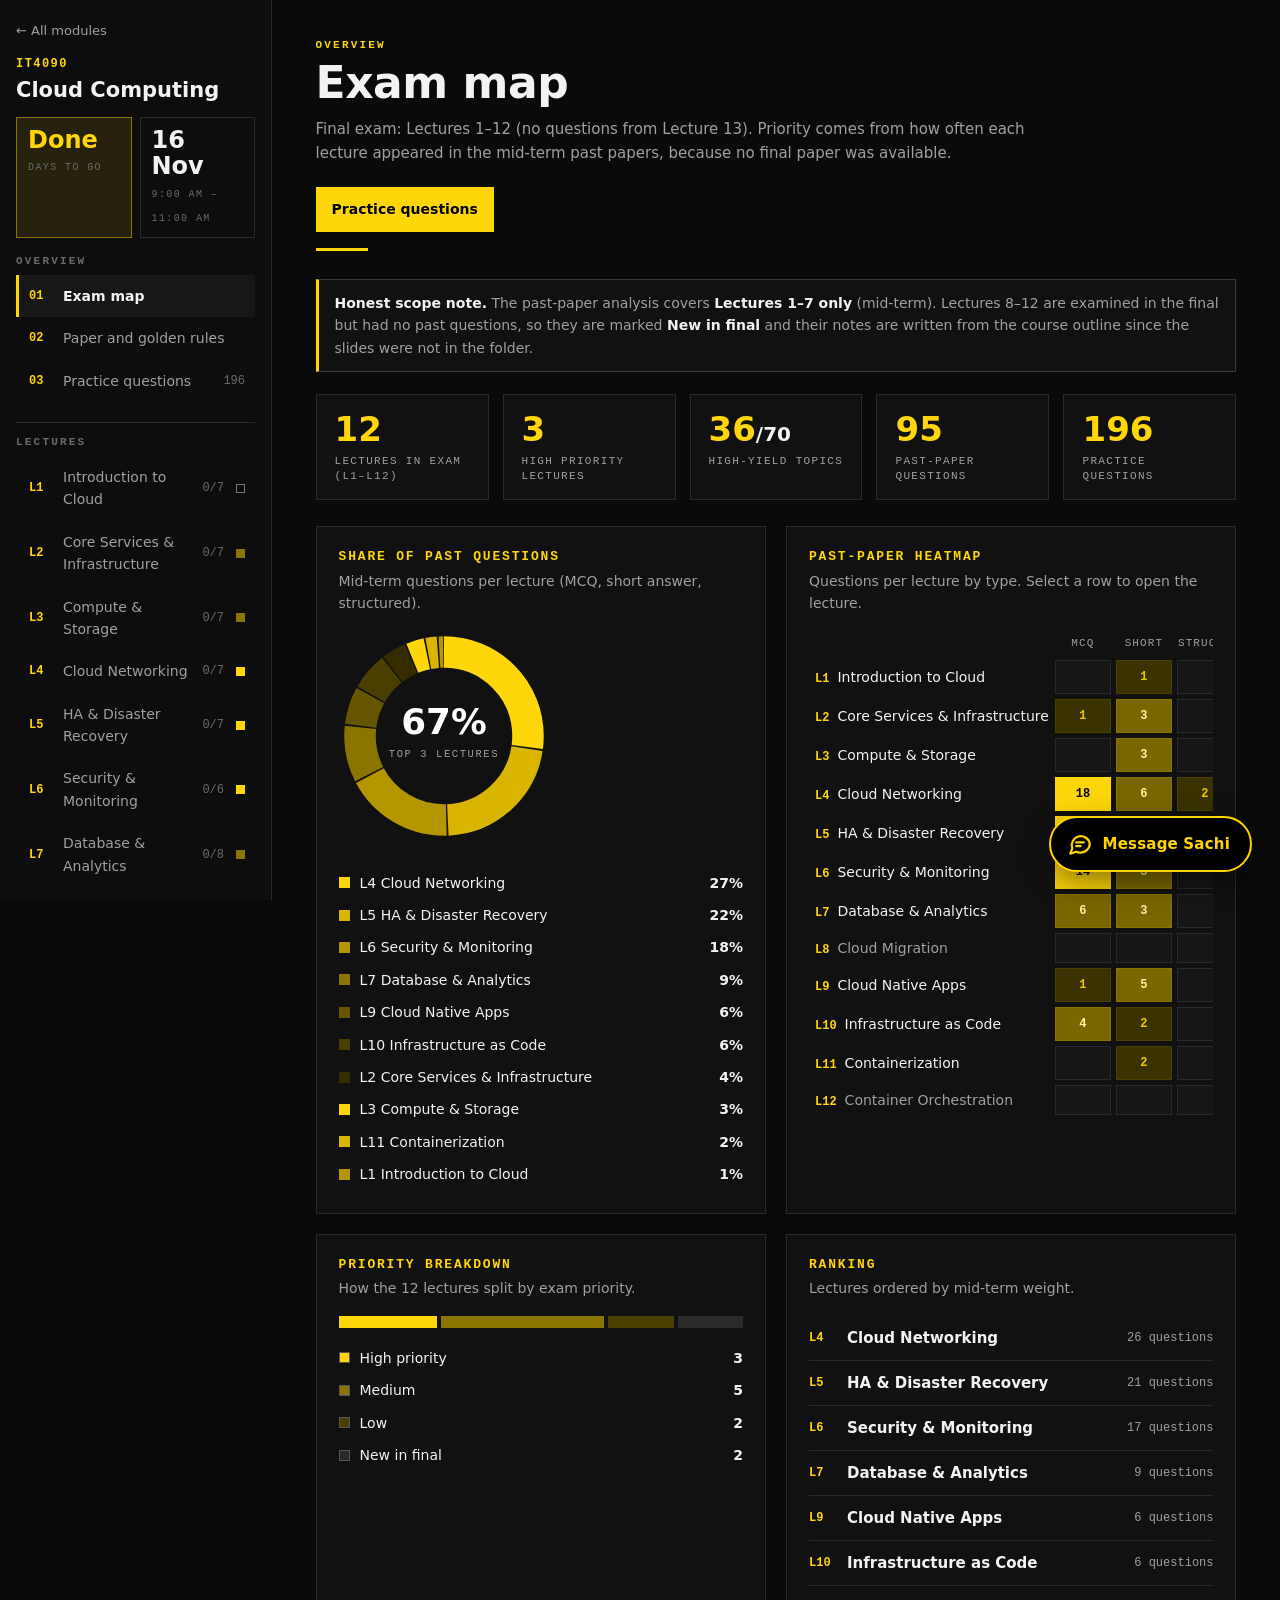
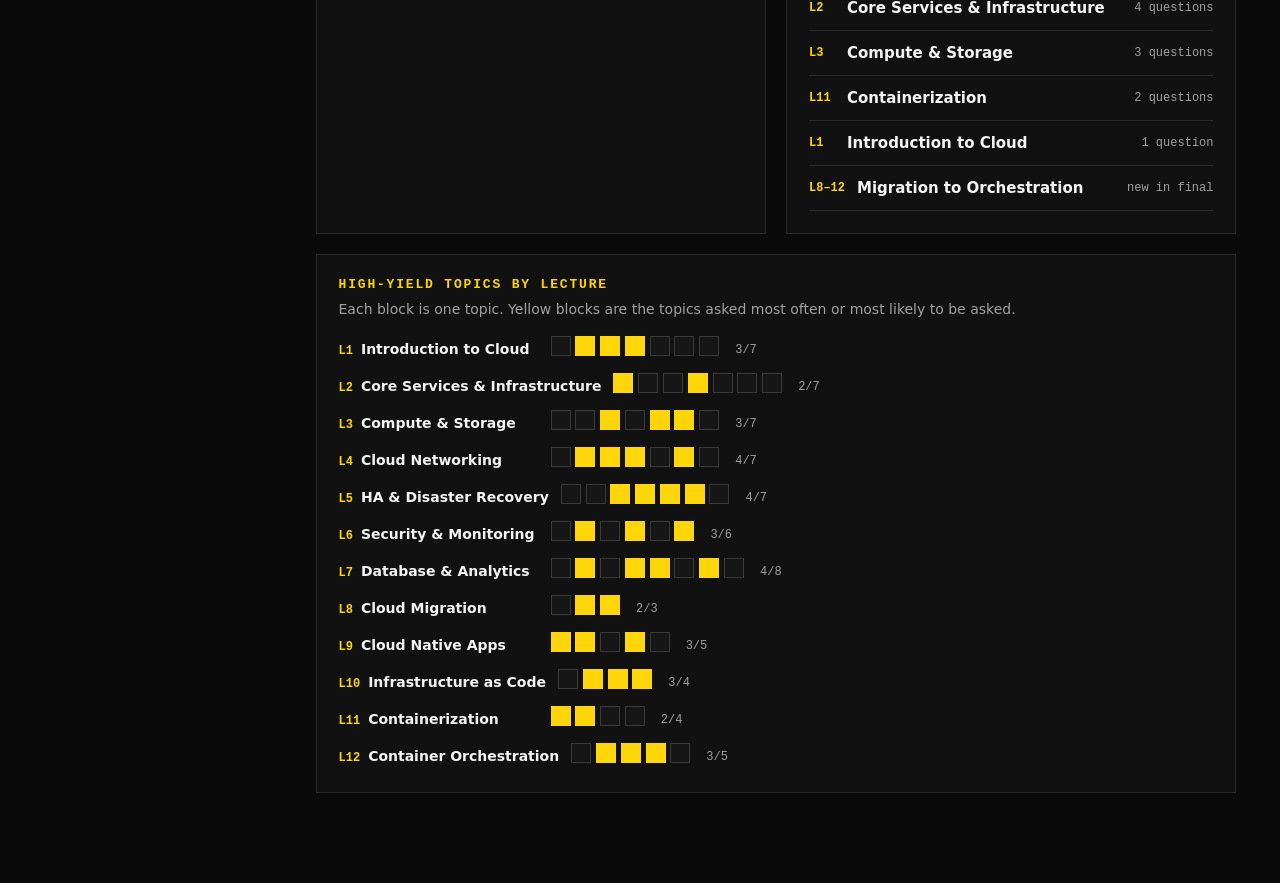
==== commit 3c94785f: "Add floating Message Sachi chat on every page and remove the dashboard Message Sachi pages A chat-st" ====
--- a/cloud-computing/index.html
+++ b/cloud-computing/index.html
@@ -21,5 +21,6 @@
 <script src="js/data/cc-questions-2.js"></script>
 <script src="js/data/cc-questions-3.js"></script>
 <script src="../exam-engine/app.js"></script>
+<script src="../chat/message-widget.js" defer></script>
 </body>
 </html>
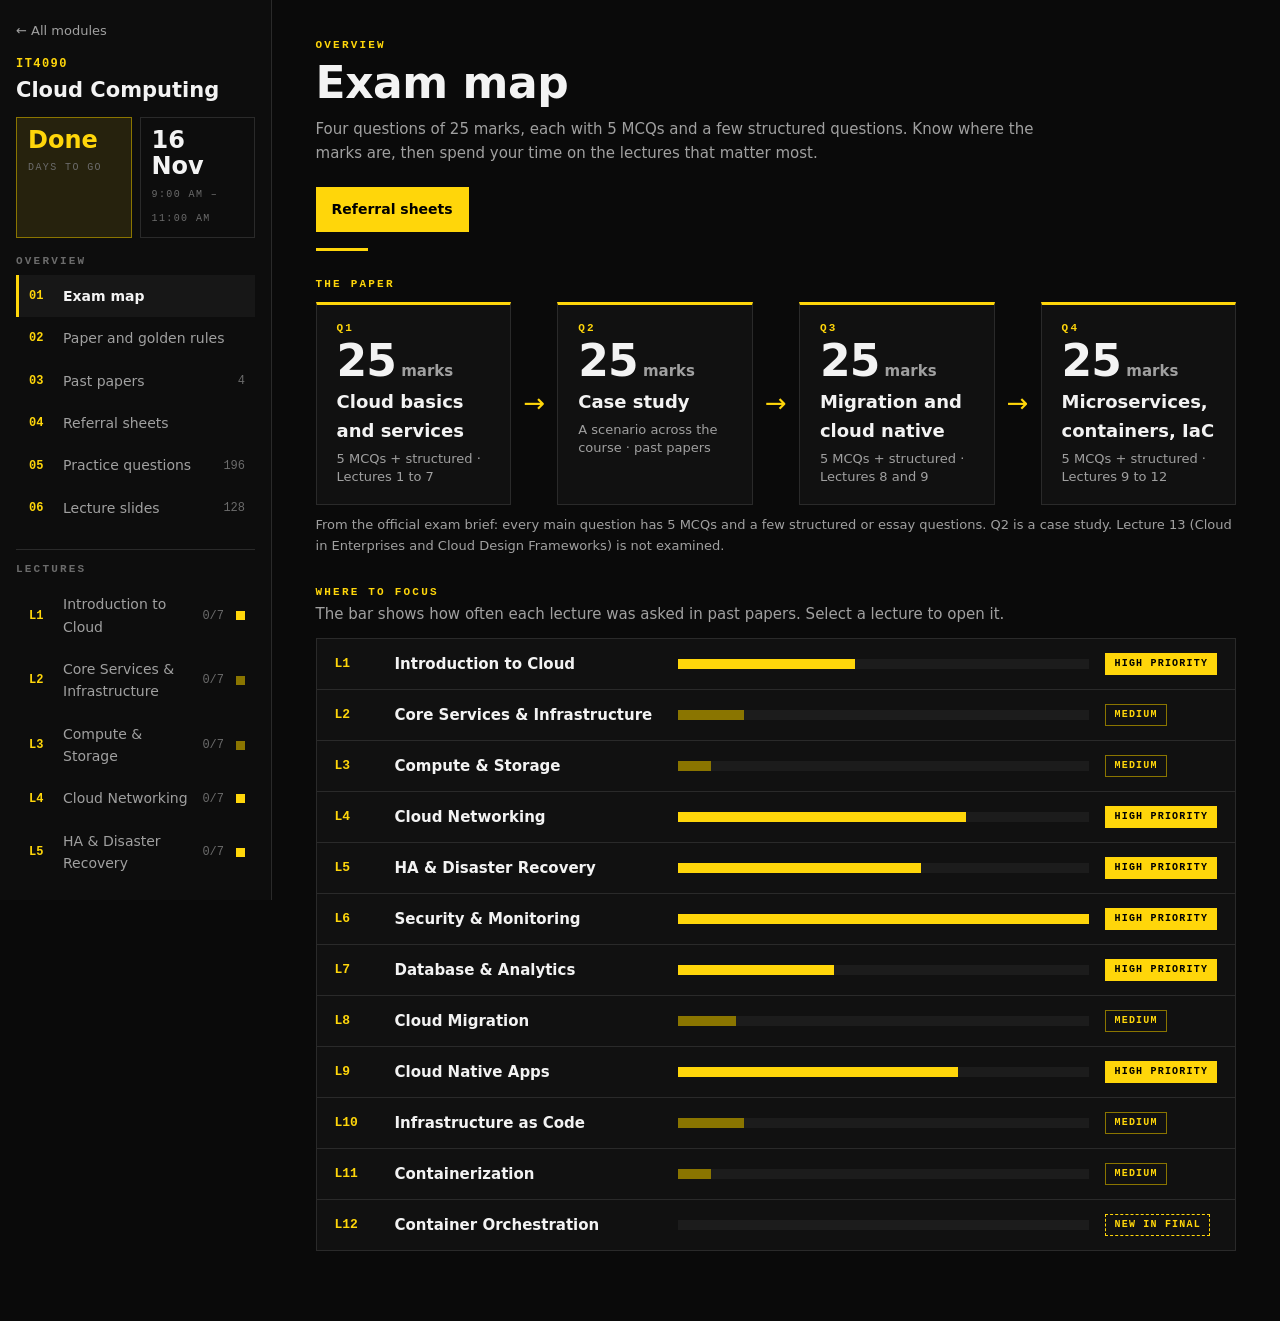
==== commit 8155b315: "Cloud Computing: add lecture slides (128), referral sheets page with portrait and landscape PDFs, re" ====
--- a/cloud-computing/index.html
+++ b/cloud-computing/index.html
@@ -20,6 +20,7 @@
 <script src="js/data/cc-questions-1.js"></script>
 <script src="js/data/cc-questions-2.js"></script>
 <script src="js/data/cc-questions-3.js"></script>
+<script src="js/data/cc-slides.js"></script>
 <script src="../exam-engine/app.js"></script>
 <script src="../chat/message-widget.js" defer></script>
 </body>
--- a/exam-engine/styles.css
+++ b/exam-engine/styles.css
@@ -41,7 +41,8 @@
 
 /* ---------- module shell ---------- */
 .shell{display:grid;grid-template-columns:var(--side) minmax(0,1fr);min-height:100vh}
-.side{background:#0d0d0d;border-right:1px solid var(--line);position:sticky;top:0;height:100vh;overflow-y:auto;padding:18px 16px 28px}
+.side{background:#0d0d0d;border-right:1px solid var(--line);position:sticky;top:0;height:100vh;overflow-y:auto;padding:18px 16px 28px;scrollbar-width:none;-ms-overflow-style:none}
+.side::-webkit-scrollbar{display:none;width:0;height:0}
 .side .back{display:inline-flex;gap:8px;align-items:center;text-decoration:none;color:var(--muted);font-size:13px;margin-bottom:16px}
 .side .back:hover{color:var(--y)}
 .side .code{font:700 12px/1 Consolas,monospace;letter-spacing:.12em;color:var(--y);margin-bottom:8px}
@@ -269,9 +270,236 @@
   .th{padding:12px}
   .qtext{font-size:16px}
 }
+/* ---------- lecture slides ---------- */
+.sl-head{display:flex;justify-content:space-between;align-items:flex-start;gap:16px 24px;flex-wrap:wrap}
+.sl-pick{display:flex;flex-direction:column;gap:6px;min-width:260px;margin-top:6px}
+.sl-pick span{font:700 11px/1 Consolas,"SF Mono",Menlo,monospace;letter-spacing:.2em;text-transform:uppercase;color:var(--y)}
+.sl-pick select{appearance:none;-webkit-appearance:none;background:var(--panel) url("data:image/svg+xml,%3Csvg xmlns='http://www.w3.org/2000/svg' width='14' height='14' viewBox='0 0 24 24' fill='none' stroke='%23ffd60a' stroke-width='3' stroke-linecap='square'%3E%3Cpath d='M5 9l7 7 7-7'/%3E%3C/svg%3E") no-repeat right 14px center;color:var(--text);border:1px solid var(--line2);border-radius:0;padding:11px 40px 11px 14px;font:600 14px "Segoe UI",system-ui,sans-serif;cursor:pointer;width:100%}
+.sl-pick select:hover,.sl-pick select:focus{border-color:var(--y);outline:0}
+.sl-pick option{background:#111;color:var(--text)}
+.sl-wrap{max-width:1180px}
+.sl-stage{aspect-ratio:16/9;container-type:inline-size;background:#000;border:1px solid var(--line2);border-top:4px solid var(--y);position:relative;overflow:hidden}
+.sl-in{position:absolute;inset:0;padding:4.2cqw 5.2cqw;display:flex;flex-direction:column;gap:1.5cqw;overflow:hidden}
+.sl-in h2{font-size:4.4cqw;line-height:1.15;font-weight:800;margin:0;letter-spacing:-.01em}
+.sl-in h2::after{content:"";display:block;width:6cqw;height:.5cqw;background:var(--y);margin-top:1.2cqw}
+.sl-lead{font-size:2.2cqw;line-height:1.3;color:var(--y);margin:0}
+.sl-b{margin:0;padding:0;list-style:none;display:flex;flex-direction:column;gap:1cqw}
+.sl-b li{font-size:3cqw;line-height:1.3;padding-left:2.6cqw;position:relative}
+.sl-b li::before{content:"";position:absolute;left:0;top:1.15cqw;width:1cqw;height:1cqw;background:var(--y)}
+.sl-b b,.sl-cols b,.sl-t b{color:var(--y)}
+.sl-t{border-collapse:collapse;width:100%;font-size:2.55cqw;line-height:1.3}
+.sl-t th{background:var(--y);color:#000;text-align:left;padding:.8cqw 1.4cqw}
+.sl-t td{border:1px solid var(--line2);padding:.8cqw 1.4cqw;vertical-align:top}
+.sl-cols{display:grid;gap:3cqw}
+.sl-cols.c2{grid-template-columns:1fr 1fr}
+.sl-cols.c3{grid-template-columns:repeat(3,1fr)}
+.sl-cols ul{list-style:none;margin:0;padding:1.6cqw 2cqw;border:1px solid var(--line2);background:var(--panel);font-size:2.6cqw;line-height:1.35}
+.sl-cols li+li{margin-top:.8cqw}
+.sl-title{justify-content:center}
+.sl-title h2{font-size:5.8cqw}
+.sl-title .sl-b{flex-direction:row;flex-wrap:wrap;gap:1cqw}
+.sl-title .sl-b li{border:1px solid var(--y);padding:.7cqw 1.7cqw;font-size:2.4cqw}
+.sl-title .sl-b li::before{display:none}
+.sl-bar{display:flex;gap:10px;align-items:center;margin:14px 0;flex-wrap:wrap}
+.sl-count{font:13px Consolas,monospace;color:var(--muted);min-width:84px;text-align:center}
+.sl-wrap:fullscreen{background:#000;display:flex;flex-direction:column;justify-content:center;max-width:none;padding:0}
+.sl-wrap:fullscreen .sl-stage{width:min(100vw,177.78vh);margin:0 auto;border:0}
+.sl-wrap:fullscreen .sl-bar{display:none}
+@media (max-width:700px){
+  .sl-stage{aspect-ratio:auto;container-type:normal}
+  .sl-in{position:relative;inset:auto;padding:20px 16px;gap:10px}
+  .sl-in h2{font-size:22px}.sl-title h2{font-size:26px}.sl-in h2::after{width:44px;height:3px;margin-top:8px}
+  .sl-lead{font-size:14px}
+  .sl-pick{min-width:0;width:100%}
+  .sl-b li{font-size:16px;padding-left:20px}.sl-b li::before{top:7px;width:8px;height:8px}
+  .sl-title .sl-b li{font-size:14px;padding:4px 10px}
+  .sl-t{font-size:13px}.sl-t th,.sl-t td{padding:6px 8px}
+  .sl-cols.c2,.sl-cols.c3{grid-template-columns:1fr}.sl-cols{gap:10px}.sl-cols ul{font-size:15px;padding:10px 12px}
+}
+
+/* ---------- simple exam map, rules, past papers ---------- */
+.flow{display:flex;align-items:stretch;gap:12px}
+.fcard{flex:1;min-width:0;display:flex;flex-direction:column;gap:4px;text-decoration:none;background:var(--panel);border:1px solid var(--line);border-top:3px solid var(--y);padding:18px 20px;transition:border-color .15s,transform .15s}
+.fcard:hover{border-color:var(--y);transform:translateY(-2px)}
+.fq{font:700 11px/1 Consolas,"SF Mono",Menlo,monospace;letter-spacing:.2em;color:var(--y)}
+.fm{font-size:44px;line-height:1.05;font-weight:800;color:var(--text);letter-spacing:-.02em}
+.fm small{font-size:15px;font-weight:600;color:var(--muted);letter-spacing:0}
+.ft{font-size:18px;font-weight:700}
+.fs{font-size:13px;color:var(--muted);line-height:1.4}
+.farrow{align-self:center;color:var(--y);font-size:26px;flex:none}
+.fnote{font-size:13px;margin:10px 0 0}
+.focus{display:flex;flex-direction:column;border:1px solid var(--line)}
+.frow{display:grid;grid-template-columns:44px minmax(150px,1.3fr) minmax(120px,2fr) 112px;gap:16px;align-items:center;padding:13px 18px;text-decoration:none;background:var(--panel);transition:background .15s}
+.frow+.frow{border-top:1px solid var(--line)}
+.frow:hover{background:var(--panel2)}
+.frow .k{font:700 13px Consolas,monospace;color:var(--y)}
+.frow .nm{font-weight:600}
+.fbar{height:10px;background:#1c1c1c;position:relative}
+.fbar i{display:block;height:100%;background:var(--y-dim)}
+.fbar i.high{background:var(--y)}
+.fbar i.low{background:#555}
+.frow .pill{justify-self:start}
+.nextrow{display:flex;gap:10px;flex-wrap:wrap;margin-top:28px}
+.recall{margin-top:26px;border:1px solid var(--line);background:var(--panel)}
+.recall summary{cursor:pointer;padding:13px 18px;font-weight:700;color:var(--y)}
+.recall .tw{padding:0 14px 14px}
+.pgroup{margin-bottom:16px}
+.pgl{font:700 11px/1 Consolas,monospace;letter-spacing:.2em;text-transform:uppercase;color:var(--faint);margin-bottom:9px}
+.ptabs{display:flex;gap:6px;flex-wrap:nowrap;overflow-x:auto;scrollbar-width:none;padding-bottom:2px}
+.ptabs::-webkit-scrollbar{display:none}
+.ptab{flex:none;white-space:nowrap;display:inline-flex;align-items:center;gap:7px;text-decoration:none;padding:9px 12px;border:1px solid var(--line2);font-size:13px;font-weight:600;color:var(--muted);transition:.15s}
+.ptab:hover{border-color:var(--y);color:var(--y)}
+.ptab.on{background:var(--y);border-color:var(--y);color:#000}
+.ptab small{font-size:11px;font-weight:700;opacity:.65}
+.vbar{display:flex;align-items:center;gap:10px 12px;flex-wrap:wrap;padding:14px 18px;margin-top:6px;border:1px solid var(--line);border-left:4px solid var(--y);background:var(--panel)}
+.vbar .vt{flex:1;min-width:240px}
+.vbar .vt b{display:block;font-size:16px}
+.vbar .vt>span{font-size:12.5px;color:var(--muted)}
+.pfrom{display:flex;align-items:center;gap:6px;flex-wrap:wrap;margin-top:9px}
+.pfrom em{font-style:normal;font-size:12px;color:var(--faint);margin-right:4px}
+.pchip{display:inline-flex;gap:6px;align-items:baseline;text-decoration:none;border:1px solid var(--line2);padding:3px 9px;font:700 12px Consolas,monospace;color:var(--text)}
+.pchip small{color:var(--y);font-size:12px}
+.pchip:hover{border-color:var(--y)}
+.vwrap{display:flex;flex-direction:column;align-items:center;gap:16px;min-height:320px;padding:24px 16px;background:#080808;border:1px solid var(--line);border-top:0}
+.vpage{position:relative;width:100%;max-width:1000px;background:#fff;box-shadow:0 6px 28px rgba(0,0,0,.7)}
+.vpage canvas{position:absolute;inset:0;width:100%;height:100%}
+.vpage i{position:absolute;z-index:1;right:10px;bottom:8px;padding:4px 8px;background:#000;color:var(--y);font:700 11px Consolas,monospace;font-style:normal}
+.vmsg{color:var(--muted);padding:40px 10px;text-align:center;max-width:520px}
+@media (max-width:900px){
+  .flow{flex-direction:column}
+  .farrow{transform:rotate(90deg);align-self:center}
+  .frow{grid-template-columns:36px 1fr 92px;gap:10px 12px}
+  .frow .fbar{grid-column:2 / 4;order:5}
+  .vwrap{padding:14px 8px}
+}
+
+/* ---------- referral sheets ---------- */
+.ph{align-items:flex-start}
+.rup{display:grid;grid-template-columns:2fr 1fr 1.4fr auto;gap:14px;align-items:end;background:var(--panel);border:1px solid var(--line);border-top:3px solid var(--y);padding:18px 20px}
+.rup label{display:flex;flex-direction:column;gap:6px;font:700 11px/1 Consolas,"SF Mono",Menlo,monospace;letter-spacing:.14em;text-transform:uppercase;color:var(--y);min-width:0}
+.rup label em{font-style:normal;font-weight:500;letter-spacing:0;text-transform:none;color:var(--muted)}
+.rup input[type=text],.rup input[type=file]{width:100%;background:var(--bg);border:1px solid var(--line2);color:var(--text);padding:10px 12px;font:14px "Segoe UI",system-ui,sans-serif;border-radius:0;min-width:0}
+.rup input:focus{border-color:var(--y);outline:0}
+.rup input[type=file]{padding:8px 10px}
+.rmsg{grid-column:1 / -1}
+.rmsg:empty{display:none}
+.mm{padding:11px 14px;border:1px solid var(--line);border-left:4px solid var(--y);background:var(--bg);font-size:14px}
+.mm.err{border-left-color:var(--bad)}
+.mm code{user-select:all}
+.rnote{font-size:12.5px;margin:10px 0 22px}
+.rlist{display:flex;flex-direction:column;gap:10px}
+.rcard{display:flex;justify-content:space-between;align-items:center;gap:12px 18px;flex-wrap:wrap;background:var(--panel);border:1px solid var(--line);border-left:4px solid var(--line2);padding:14px 18px;transition:border-color .15s}
+.rcard.on,.rcard:hover{border-left-color:var(--y)}
+.rt{min-width:220px;flex:1}
+.rt b{display:block;font-size:16px}
+.rt span{font-size:12.5px;color:var(--muted)}
+.ra{display:flex;gap:8px;flex-wrap:wrap}
+.btn.danger{color:var(--bad);border-color:#5a2b2b}
+.btn.danger:hover{background:var(--bad);color:#000;border-color:var(--bad)}
+#rView{margin-top:22px}
+.rfoot{margin:26px 0 0;text-align:right}
+.linkbtn{background:none;border:0;border-bottom:1px solid var(--line2);color:var(--faint);font-size:12.5px;padding:0 0 1px}
+.linkbtn:hover{color:var(--y);border-color:var(--y)}
+@media (max-width:900px){.rup{grid-template-columns:1fr}.ra{width:100%}}
+
 @media print{
   .side,.menu,.tools,.pager,.btn{display:none!important}
   .shell{display:block}
   body{background:#fff;color:#000}
   .topic .tb{display:block!important}
 }
+
+/* ---------- answer diagrams (value proposition canvas, business model canvas, cards, MCQs) ---------- */
+.dg-vpc{margin:10px 0 6px}
+.dg-t{break-after:avoid;page-break-after:avoid}
+.dg-r{display:grid;grid-template-columns:1fr 46px 1fr;margin-bottom:8px;align-items:stretch}
+.dg-h{font-weight:800;font-size:.95em;padding:4px 2px;letter-spacing:.02em}
+.dg-b{border:2px solid;border-radius:8px;padding:8px 12px 9px;flex:1}
+.dg-b>b{display:block;margin-bottom:3px;font-size:.92em}
+.dg-b ul{margin:0;padding-left:18px}.dg-b li{margin:1px 0;font-size:.9em;line-height:1.4}
+.dg-b.gc,.dg-b.ga{border-color:#2fbf71;background:rgba(47,191,113,.12)}
+.dg-b.pr,.dg-b.pa{border-color:#e5484d;background:rgba(229,72,77,.12)}
+.dg-b.ps,.dg-b.jb{border-color:#4c8dff;background:rgba(76,141,255,.12)}
+.dg-fit{display:flex;align-items:center;justify-content:center}
+.dg-fit span{font-weight:800;letter-spacing:.12em;font-size:.7em;border:2px dashed currentColor;border-radius:12px;padding:3px 4px;opacity:.7}
+.dg-bmc{margin:10px 0}.dg-t{font-weight:800;margin-bottom:6px}
+.bm-grid{display:grid;grid-template-columns:repeat(10,1fr);grid-template-rows:auto auto auto;gap:6px}
+.bm{border:2px solid;border-radius:6px;padding:7px 9px;min-width:0}
+.bm>b{display:block;font-size:.8em;text-transform:uppercase;letter-spacing:.04em;margin-bottom:3px}
+.bm ul{margin:0;padding-left:15px}.bm li{font-size:.82em;line-height:1.35;margin:1px 0}
+.bm.kp{grid-column:1/3;grid-row:1/3;border-color:#a06cff;background:rgba(160,108,255,.12)}
+.bm.ka{grid-column:3/5;grid-row:1;border-color:#4c8dff;background:rgba(76,141,255,.12)}
+.bm.kr{grid-column:3/5;grid-row:2;border-color:#4c8dff;background:rgba(76,141,255,.12)}
+.bm.vp{grid-column:5/7;grid-row:1/3;border-color:#ffb020;background:rgba(255,176,32,.14)}
+.bm.cr{grid-column:7/9;grid-row:1;border-color:#2fbf71;background:rgba(47,191,113,.12)}
+.bm.ch{grid-column:7/9;grid-row:2;border-color:#2fbf71;background:rgba(47,191,113,.12)}
+.bm.cs{grid-column:9/11;grid-row:1/3;border-color:#ff6fa5;background:rgba(255,111,165,.12)}
+.bm.co{grid-column:1/6;grid-row:3;border-color:#e5484d;background:rgba(229,72,77,.12)}
+.bm.rv{grid-column:6/11;grid-row:3;border-color:#2fbf71;background:rgba(47,191,113,.16)}
+.dg-cards{display:grid;grid-template-columns:repeat(4,1fr);gap:10px;margin:10px 0}
+.dg-cards.two{grid-template-columns:repeat(2,1fr)}
+.dg-card{border:2px solid #ffb020;background:rgba(255,176,32,.09);border-radius:8px;padding:10px 12px;position:relative}
+.dg-card .dg-n{position:absolute;right:10px;top:6px;font-weight:800;font-size:1.6em;opacity:.28}
+.dg-card h5{margin:0 0 6px;font-size:1em;padding-right:26px}
+.dg-card p{margin:5px 0;font-size:.88em;line-height:1.45}.dg-card em{font-style:normal;font-weight:700;opacity:.8}
+.mq{border:1px solid rgba(128,128,128,.35);border-left:4px solid #ffb020;border-radius:6px;padding:8px 12px;margin:8px 0}
+.mq p{margin:3px 0}.mqn{display:inline-block;min-width:22px;text-align:center;font-weight:800;border-radius:4px;background:rgba(255,176,32,.25);margin-right:6px}
+.mql{font-size:.75em;opacity:.6;margin-left:6px}.mqo{list-style:none;margin:4px 0;padding-left:8px}.mqo li{margin:1px 0}
+.mqa{font-size:.9em}.mqa b{color:#2fbf71}
+.dgw{container-type:inline-size}
+@container (max-width:760px){.bm-grid{grid-template-columns:1fr 1fr}.bm.kp,.bm.ka,.bm.kr,.bm.vp,.bm.cr,.bm.ch,.bm.cs,.bm.co,.bm.rv{grid-column:auto;grid-row:auto}.bm.vp,.bm.co,.bm.rv{grid-column:1/3}}
+@container (max-width:520px){.dg-r{grid-template-columns:1fr;gap:6px}.dg-r>div:nth-child(2){display:none}.dg-hr{display:none}.bm-grid{grid-template-columns:1fr}.bm.vp,.bm.co,.bm.rv{grid-column:auto}}
+@container (max-width:820px){.dg-cards{grid-template-columns:1fr 1fr}}
+@container (max-width:460px){.dg-cards,.dg-cards.two{grid-template-columns:1fr}}
+
+.sa-fig{margin:12px 0 6px;break-inside:avoid;page-break-inside:avoid}
+.sa-fig svg{width:100%;height:auto;display:block;border-radius:14px}
+.sa-fig figcaption{font-size:12px;opacity:.65;margin-top:5px;text-align:center}
+.sa-lh{margin:16px 0 4px;font-size:.88em;letter-spacing:.06em;text-transform:uppercase;opacity:.85}
+
+/* ---------- sample paper: paper left, answers right ---------- */
+.sa{display:grid;grid-template-columns:minmax(0,4fr) minmax(0,7fr);gap:18px;margin-top:14px;align-items:start}
+.sa-l{position:sticky;top:12px}
+.sa-l .vbar{margin-top:0}
+.sa-l .vwrap{max-height:calc(100vh - 200px);overflow-y:auto;min-height:240px;padding:14px 10px;scrollbar-width:thin}
+.sa-hd{display:flex;justify-content:space-between;gap:10px;flex-wrap:wrap;align-items:center;margin-bottom:10px}
+.sa-ord{font-size:12.5px;color:var(--muted)}
+.sa-ts{display:flex;gap:6px;flex-wrap:wrap;margin-bottom:12px}
+.sa-t{display:flex;flex-direction:column;gap:2px;text-decoration:none;border:1px solid var(--line2);padding:7px 11px;min-width:84px;transition:.15s}
+.sa-t b{font:700 12.5px Consolas,monospace;color:var(--text)}
+.sa-t small{font-size:11px;color:var(--faint)}
+.sa-t:hover{border-color:var(--y)}
+.sa-t.on{background:var(--y);border-color:var(--y)}
+.sa-t.on b,.sa-t.on small{color:#000}
+.sa-card{background:var(--panel);border:1px solid var(--line);border-top:3px solid var(--y);padding:18px 20px 22px}
+.sa-card header{display:flex;gap:12px;align-items:center;flex-wrap:wrap;margin-bottom:12px}
+.sa-tag{background:var(--y);color:#000;font:800 12px Consolas,monospace;padding:4px 9px}
+.sa-card h2{margin:0;font-size:19px;line-height:1.25;flex:1;min-width:200px}
+.sa-mk{border:1px solid var(--y-dim);color:var(--y);font:700 12px Consolas,monospace;padding:3px 9px}
+.sa-q{background:#0d0d0d;border:1px solid var(--line);border-left:3px solid var(--y-dim);padding:12px 14px;font-size:14px;color:#d9d9d9;margin-bottom:6px}
+.sa-q em{display:block;font:700 10.5px Consolas,monospace;letter-spacing:.18em;text-transform:uppercase;color:var(--y);font-style:normal;margin-bottom:6px}
+.sa-h{font:700 11.5px/1.3 Consolas,monospace;letter-spacing:.14em;text-transform:uppercase;color:var(--y);margin:20px 0 8px;padding-top:14px;border-top:1px solid var(--line)}
+.sa-card ul,.sa-card ol{padding-left:20px;margin:6px 0}
+.sa-card li{margin:3px 0}
+.sa-card table.tbl{min-width:0;font-size:13.5px}
+.sa-card td.n{width:56px;font:700 13px Consolas,monospace;color:var(--y);text-align:center}
+.sa-note{font-size:12.5px;color:var(--muted);margin:6px 0 0}
+.sa-bad li::marker{color:var(--bad)}
+.sa-nav{display:flex;justify-content:space-between;gap:10px;margin-top:12px}
+
+.sa-mob{display:none}
+.sa-card .sa-fig{cursor:zoom-in}
+.sa-card .sa-fig figcaption::after{content:" (click to enlarge)";opacity:.7}
+.sa-zoom{position:fixed;inset:0;z-index:99;background:rgba(0,0,0,.9);display:flex;flex-direction:column;align-items:center;justify-content:center;gap:12px;padding:18px;cursor:zoom-out}
+.sa-zoom svg{width:min(1240px,100%);max-height:86vh;height:auto;border-radius:14px}
+.sa-zoom span{font:700 12px Consolas,monospace;letter-spacing:.14em;color:#ffd60a;text-transform:uppercase}
+@media (max-width:1240px){
+  .sa{grid-template-columns:minmax(0,1fr)}
+  .sa-l{position:static}
+  .sa-l .vwrap{max-height:none}
+  .sa-mob{display:flex;gap:8px;margin:12px 0 0}
+  .sa-mob button{flex:1;background:var(--panel);border:1px solid var(--line2);padding:10px 12px;font-weight:700;font-size:14px}
+  .sa-mob button.on{background:var(--y);border-color:var(--y);color:#000}
+  .sa[data-view=paper] .sa-r{display:none}
+  .sa[data-view=ans] .sa-l{display:none}
+}
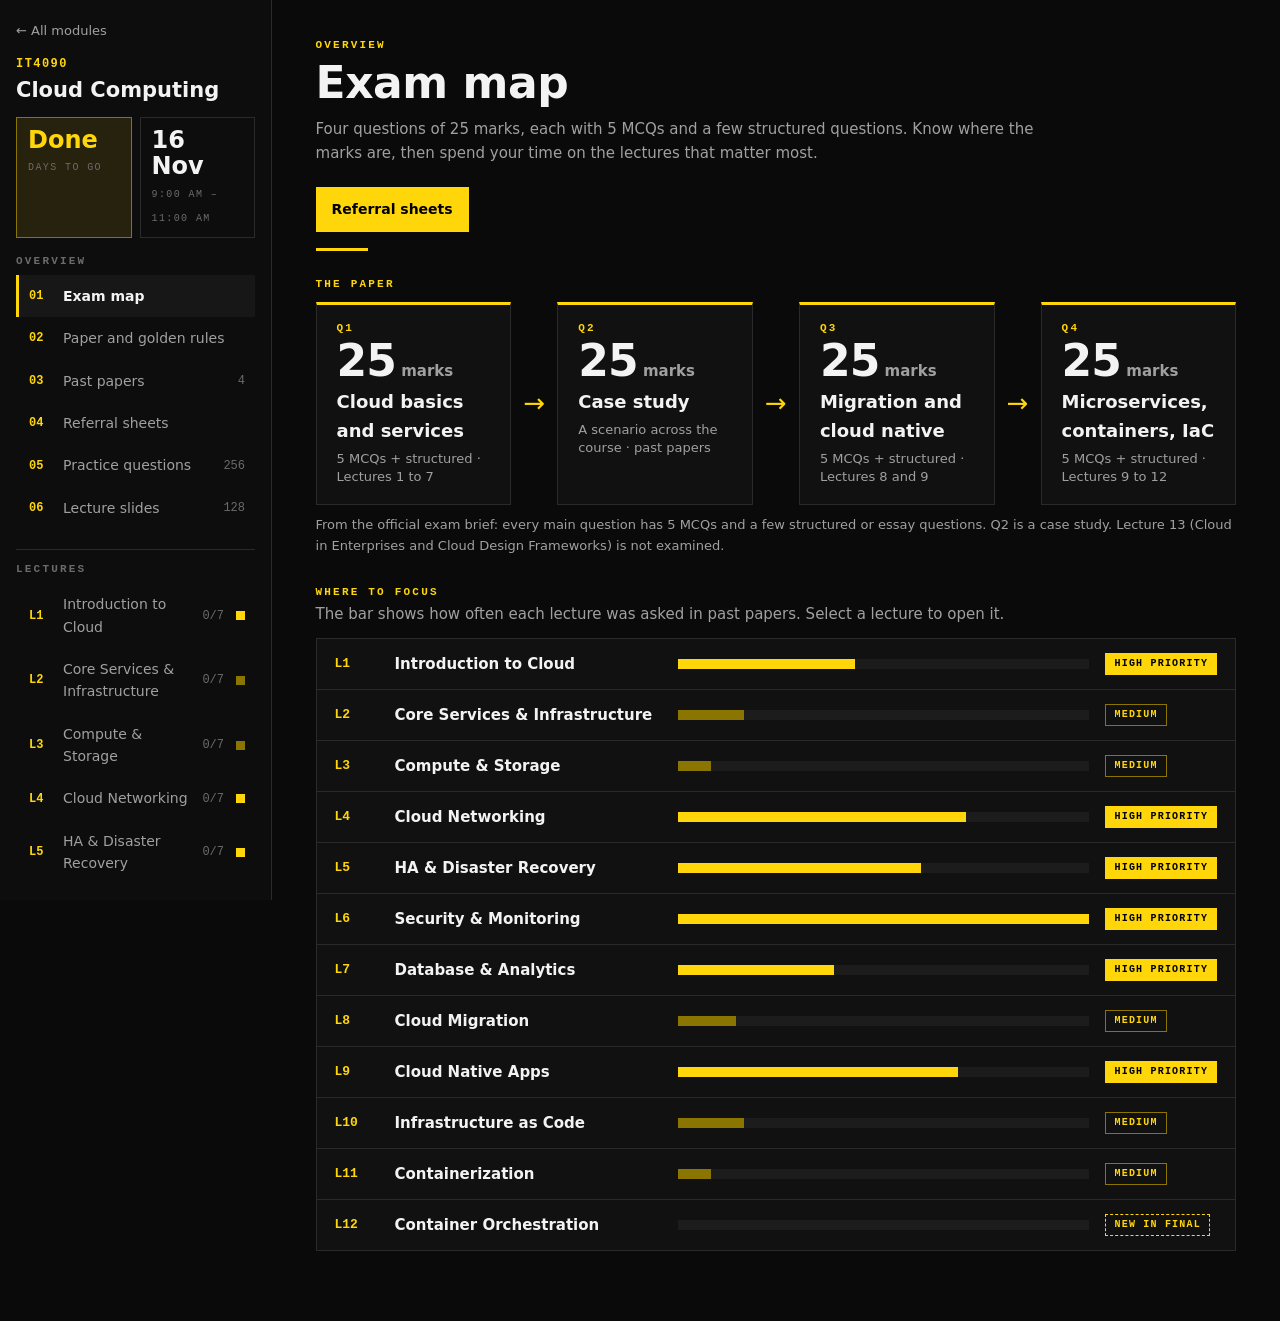
==== commit e9f29fca: "Cloud Computing: IME-style practice page (MCQ, short answers, essays per lecture), referral page sho" ====
--- a/cloud-computing/index.html
+++ b/cloud-computing/index.html
@@ -8,6 +8,7 @@
 <meta name="theme-color" content="#0b0b0b">
 <link rel="icon" href="data:image/svg+xml,%3Csvg xmlns='http://www.w3.org/2000/svg' viewBox='0 0 64 64'%3E%3Crect width='64' height='64' fill='%230b0b0b'/%3E%3Cpath d='M12 14h14l6 22 6-22h14L38 50H26z' fill='%23ffd60a'/%3E%3C/svg%3E">
 <link rel="stylesheet" href="../exam-engine/styles.css">
+<link rel="stylesheet" href="../exam-engine/mcq.css">
 </head>
 <body>
 <div id="app" aria-live="polite"></div>
@@ -20,7 +21,9 @@
 <script src="js/data/cc-questions-1.js"></script>
 <script src="js/data/cc-questions-2.js"></script>
 <script src="js/data/cc-questions-3.js"></script>
+<script src="js/data/cc-questions-4.js"></script>
 <script src="js/data/cc-slides.js"></script>
+<script src="../exam-engine/mcq.js"></script>
 <script src="../exam-engine/app.js"></script>
 <script src="../chat/message-widget.js" defer></script>
 </body>
--- a/exam-engine/mcq.css
+++ b/exam-engine/mcq.css
@@ -0,0 +1,170 @@
+/* MCQ practice page: a fixed one-screen app in the portal's black and yellow theme. Scoped under .mcqp; it never scrolls as a page
+   (only the answer area or the topic list scroll on very short screens). */
+.mcqp{--bg:#0a0a0a;--panel:#111;--panel2:#171717;--line:#2a2a2a;--line2:#3a3a3a;--y:#ffd60a;--ydim:#8a7500;--ysoft:rgba(255,214,10,.1);--text:#f3f3f3;--muted:#a0a0a0;--faint:#6b6b6b;--ok:#3ddc84;--bad:#ff5c5c;
+  position:fixed;inset:0;z-index:150;background:radial-gradient(1200px 600px at 85% -10%,rgba(255,214,10,.07),transparent 60%),var(--bg);color:var(--text);font:15px/1.5 "Segoe UI",Inter,system-ui,-apple-system,Roboto,Arial,sans-serif;-webkit-font-smoothing:antialiased;overflow:hidden}
+.mcqp *{box-sizing:border-box}
+:where(.mcqp) button{font:inherit;color:inherit;cursor:pointer;border:0;background:none;padding:0}
+:where(.mcqp) svg{display:block}
+.mcqp :focus-visible{outline:2px solid var(--y);outline-offset:2px}
+.mono{font-family:Consolas,"SF Mono",Menlo,monospace}
+.mq-wrap{height:100%;display:grid;grid-template-columns:300px minmax(0,1fr);gap:18px;padding:18px;max-width:1500px;margin:0 auto}
+
+/* ---------- sidebar ---------- */
+.mq-side{display:flex;flex-direction:column;min-height:0;background:var(--panel);border:1px solid var(--line);border-top:3px solid var(--y);padding:18px 18px 16px}
+.mq-brand{display:flex;align-items:center;gap:12px}
+.mq-logo{width:42px;height:42px;background:var(--y);color:#000;display:grid;place-items:center;flex:none}
+.mq-brand b{display:block;font-size:15px;letter-spacing:.14em;text-transform:uppercase;line-height:1.2}
+.mq-brand span{display:block;font:11px/1.3 Consolas,"SF Mono",Menlo,monospace;color:var(--muted);letter-spacing:.06em;margin-top:2px}
+.mq-sec{margin-top:16px;padding-top:14px;border-top:1px solid var(--line)}
+.mq-sh{display:flex;align-items:center;justify-content:space-between;gap:10px;margin-bottom:10px}
+.mq-sh h3{margin:0;font:700 11px/1 Consolas,"SF Mono",Menlo,monospace;letter-spacing:.2em;text-transform:uppercase;color:var(--y)}
+.mq-sh span{font:700 11px/1 Consolas,monospace;color:var(--muted);letter-spacing:.08em}
+.mq-grid{display:grid;grid-template-columns:repeat(5,1fr);gap:7px}
+.mq-n{height:clamp(32px,5vh,44px);border:1px solid var(--line2);background:var(--panel2);color:var(--muted);font:600 14px/1 Consolas,"SF Mono",Menlo,monospace;transition:border-color .12s,color .12s,background .12s}
+.mq-n:hover{border-color:var(--y);color:var(--y)}
+.mq-n.ans{background:var(--ysoft);border-color:var(--ydim);color:var(--y)}
+.mq-n.ok{background:rgba(61,220,132,.12);border-color:rgba(61,220,132,.45);color:var(--ok)}
+.mq-n.no{background:rgba(255,92,92,.12);border-color:rgba(255,92,92,.45);color:var(--bad)}
+.mq-n.cur{background:var(--y);border-color:var(--y);color:#000;font-weight:800}
+.mq-leg{display:flex;flex-wrap:wrap;gap:4px 14px;margin-top:10px;font:11px/1.4 Consolas,"SF Mono",Menlo,monospace;color:var(--faint);letter-spacing:.04em}
+.mq-leg i{display:inline-block;width:8px;height:8px;margin-right:6px}
+.mq-topics-wrap{flex:1;min-height:0;display:flex;flex-direction:column}
+.mq-topics{flex:1;min-height:0;overflow:auto;scrollbar-width:thin;scrollbar-color:var(--line2) transparent;display:flex;flex-direction:column;gap:4px}
+.mq-t{display:flex;align-items:center;gap:10px;text-align:left;width:100%;padding:9px 10px;border-left:3px solid transparent;color:var(--muted);transition:background .12s,color .12s,border-color .12s}
+.mq-t:hover{background:var(--panel2);color:var(--text)}
+.mq-t.on{background:var(--ysoft);border-left-color:var(--y);color:var(--y)}
+.mq-t .k{font:700 11px/1 Consolas,monospace;letter-spacing:.06em;flex:none;color:var(--faint)}
+.mq-t.on .k{color:var(--y)}
+.mq-t .nm{flex:1;min-width:0;overflow:hidden;text-overflow:ellipsis;white-space:nowrap;font-size:13.5px}
+.mq-t small{font:700 10.5px/1 Consolas,monospace;color:var(--faint);flex:none}
+.mq-t.on small{color:var(--y)}
+.mq-sact{display:grid;grid-template-columns:1fr 1fr;gap:8px;margin-top:14px;padding-top:14px;border-top:1px solid var(--line)}
+
+/* ---------- buttons ---------- */
+.mq-b{display:inline-flex;align-items:center;justify-content:center;gap:8px;padding:11px 18px;font-weight:700;font-size:14px;text-decoration:none;transition:filter .12s,border-color .12s,color .12s,background .12s}
+.mq-b.pri{background:var(--y);color:#000}
+.mq-b.pri:hover{filter:brightness(1.08)}
+.mq-b.gh{border:1px solid var(--line2);color:var(--text);background:transparent}
+.mq-b.gh:hover{border-color:var(--y);color:var(--y)}
+.mq-b.sec{border:1px solid var(--ydim);color:var(--y);background:var(--ysoft)}
+.mq-b.sec:hover{border-color:var(--y)}
+.mq-b.sm{padding:8px 10px;font-size:12.5px}
+.mq-b[disabled]{opacity:.35;cursor:not-allowed;filter:none}
+
+/* ---------- main ---------- */
+.mq-main{min-width:0;min-height:0;display:flex;flex-direction:column;gap:14px}
+.mq-top{display:flex;align-items:center;gap:14px;min-height:42px}
+.mq-menu{display:none;align-items:center;gap:8px;border:1px solid var(--line2);padding:8px 12px;font-weight:700;font-size:13px}
+.mq-title{flex:1;min-width:0}
+.mq-title .eyebrow{display:block;font:700 11px/1 Consolas,"SF Mono",Menlo,monospace;letter-spacing:.2em;text-transform:uppercase;color:var(--y);margin-bottom:5px}
+.mq-title h1{margin:0;font-size:clamp(17px,2.4vh,22px);line-height:1.2;letter-spacing:-.01em;overflow:hidden;text-overflow:ellipsis;white-space:nowrap}
+.mq-prog{width:min(260px,34%);flex:none}
+.mq-prog .row{display:flex;justify-content:space-between;font:700 11px/1 Consolas,monospace;letter-spacing:.1em;text-transform:uppercase;color:var(--muted);margin-bottom:7px}
+.mq-prog .row b{color:var(--y)}
+.mq-bar{height:4px;background:var(--line);overflow:hidden}
+.mq-bar i{display:block;height:100%;background:var(--y);transition:width .25s}
+.mq-lv{display:flex;gap:0;border-bottom:1px solid var(--line)}
+.mq-lvb{display:inline-flex;align-items:center;gap:9px;padding:11px 22px;font-weight:700;font-size:14px;color:var(--muted);border-bottom:3px solid transparent;margin-bottom:-1px;transition:color .12s,border-color .12s}
+.mq-lvb i{width:8px;height:8px;border-radius:50%}
+.mq-lvb[data-lv=easy] i{background:var(--ok)}.mq-lvb[data-lv=medium] i{background:var(--y)}.mq-lvb[data-lv=hard] i{background:var(--bad)}
+.mq-lvb small{font:700 11px/1 Consolas,monospace;color:var(--faint);letter-spacing:.04em}
+.mq-lvb:hover{color:var(--text)}
+.mq-lvb.on{color:var(--y);border-bottom-color:var(--y)}
+.mq-lvb.on small{color:var(--y)}
+.mq-card{flex:1;min-height:0;display:flex;flex-direction:column;background:var(--panel);border:1px solid var(--line);padding:clamp(16px,3vh,28px) clamp(18px,3vw,34px) clamp(14px,2.4vh,22px)}
+.mq-qh{display:flex;align-items:center;justify-content:space-between;gap:12px;flex-wrap:wrap;margin-bottom:clamp(10px,2vh,18px)}
+.mq-badges{display:flex;gap:8px;flex-wrap:wrap}
+.mq-badge{font:700 11px/1 Consolas,"SF Mono",Menlo,monospace;letter-spacing:.14em;text-transform:uppercase;padding:6px 10px;background:var(--y);color:#000}
+.mq-badge.hint{background:transparent;color:var(--muted);border:1px solid var(--line2)}
+.mq-qn{font:700 12px/1 Consolas,monospace;letter-spacing:.12em;text-transform:uppercase;color:var(--muted)}
+.mq-qn b{color:var(--text)}
+.mq-q{margin:0 0 clamp(12px,2.2vh,20px);font-size:clamp(18px,2.9vh,25px);line-height:1.3;font-weight:700;letter-spacing:-.01em}
+.mq-scroll{flex:1;min-height:0;overflow:auto;scrollbar-width:thin;scrollbar-color:var(--line2) transparent;padding-right:2px;display:flex;flex-direction:column}
+.mq-opts{display:flex;flex-direction:column;gap:clamp(7px,1.3vh,11px);flex:1 1 auto}
+.mq-o{display:flex;align-items:center;gap:16px;width:100%;text-align:left;flex:1 1 48px;min-height:46px;max-height:92px;padding:clamp(8px,1.4vh,14px) 16px;border:1px solid var(--line2);background:var(--panel2);font-size:clamp(14.5px,2vh,16.5px);line-height:1.4;transition:border-color .12s,background .12s}
+.mq-o:hover{border-color:var(--ydim)}
+.mq-o .l{width:30px;height:30px;border:1px solid var(--line2);display:grid;place-items:center;font:700 13px/1 Consolas,monospace;color:var(--muted);flex:none}
+.mq-o .t{flex:1;min-width:0}
+.mq-o .bx{width:20px;height:20px;border:1.5px solid var(--line2);flex:none;display:grid;place-items:center;color:#000}
+.mq-o.single .bx{border-radius:50%}
+.mq-o.sel{border-color:var(--y);background:var(--ysoft)}
+.mq-o.sel .l{background:var(--y);border-color:var(--y);color:#000}
+.mq-o.sel .bx{background:var(--y);border-color:var(--y)}
+.mq-o.right{border-color:var(--ok);background:rgba(61,220,132,.1)}.mq-o.right .l{background:var(--ok);border-color:var(--ok);color:#000}.mq-o.right .bx{background:var(--ok);border-color:var(--ok)}
+.mq-o.wrong{border-color:var(--bad);background:rgba(255,92,92,.1)}.mq-o.wrong .l{background:var(--bad);border-color:var(--bad);color:#000}.mq-o.wrong .bx{background:var(--bad);border-color:var(--bad)}
+.mq-o.miss{border-color:var(--ok);border-style:dashed;background:transparent}.mq-o.miss .l{border-color:var(--ok);color:var(--ok)}
+.mq-o[disabled]{cursor:default}
+.mq-ex{flex:none;margin-top:clamp(10px,1.8vh,16px);padding:13px 16px;border:1px solid var(--line2);border-left:3px solid var(--y);background:var(--panel2);font-size:14.5px}
+.mq-ex.ok{border-left-color:var(--ok)}.mq-ex.no{border-left-color:var(--bad)}
+.mq-ex .v{font:700 11px/1 Consolas,monospace;letter-spacing:.16em;text-transform:uppercase;margin-bottom:8px}
+.mq-ex.ok .v{color:var(--ok)}.mq-ex.no .v{color:var(--bad)}
+.mq-ex p{margin:0;color:#d8d8d8}
+.mq-foot{display:flex;align-items:center;justify-content:space-between;gap:10px;flex-wrap:wrap;margin-top:clamp(10px,2vh,18px);padding-top:clamp(10px,2vh,16px);border-top:1px solid var(--line);flex:none}
+.mq-foot .mid{display:flex;gap:8px;flex-wrap:wrap}
+.mq-tip{font:11px/1.4 Consolas,"SF Mono",Menlo,monospace;color:var(--faint);letter-spacing:.04em;margin-top:8px;flex:none}
+
+/* ---------- question type tabs, short answers and essays ---------- */
+.mq-lvb[data-lv=past] i{background:var(--y)}.mq-lvb[data-lv=practice] i{background:var(--ok)}.mq-lvb[data-lv=final] i{background:var(--bad)}
+.mq-types{display:flex;gap:8px;flex-wrap:wrap}
+.mq-ty{display:inline-flex;align-items:center;gap:9px;padding:9px 16px;border:1px solid var(--line2);background:var(--panel);font-weight:700;font-size:14px;color:var(--muted);transition:border-color .12s,color .12s,background .12s}
+.mq-ty small{font:700 11px/1 Consolas,monospace;color:var(--faint)}
+.mq-ty:hover{border-color:var(--ydim);color:var(--text)}
+.mq-ty.on{background:var(--y);border-color:var(--y);color:#000}.mq-ty.on small{color:rgba(0,0,0,.6)}
+.mq-etitle{margin:0 0 6px;font:700 12px/1.3 Consolas,monospace;letter-spacing:.1em;text-transform:uppercase;color:var(--y)}
+.mq-q.sm{font-size:clamp(15px,2.2vh,19px);font-weight:600;line-height:1.5}
+.mq-think{border:1px dashed var(--line2);padding:18px 20px;color:var(--muted);font-size:15px}
+.mq-ans{color:#e4e4e4;font-size:15px;line-height:1.6}
+.mq-ans p{margin:0 0 8px}.mq-ans ul,.mq-ans ol{margin:0 0 8px;padding-left:20px}.mq-ans li{margin:3px 0}.mq-ans b{color:var(--y)}
+.mq-ans pre{background:#000;border:1px solid var(--line2);padding:10px 12px;overflow:auto;font:13px/1.5 Consolas,monospace;margin:8px 0}
+.mq-ans code{font-family:Consolas,monospace;color:var(--y)}
+.mq-tw{overflow:auto;margin:8px 0}.mq-ans table{border-collapse:collapse;width:100%;font-size:13.5px}
+.mq-ans th{background:var(--y);color:#000;text-align:left;padding:6px 10px}.mq-ans td{border:1px solid var(--line2);padding:6px 10px;vertical-align:top}
+.mq-self{display:flex;align-items:center;gap:10px;flex-wrap:wrap;margin-top:12px;font:700 11px/1 Consolas,monospace;letter-spacing:.12em;text-transform:uppercase;color:var(--muted)}
+.mq-b.pri.bad{background:var(--bad);color:#000}
+
+/* ---------- results ---------- */
+.mq-res{overflow:hidden}
+.mq-res h2{margin:0 0 4px;font-size:clamp(20px,3.4vh,28px);letter-spacing:-.01em}
+.mq-res .sub{font:12px/1.4 Consolas,monospace;letter-spacing:.1em;text-transform:uppercase;color:var(--muted);margin:0 0 clamp(10px,2vh,18px)}
+.mq-score{display:grid;grid-template-columns:repeat(4,1fr);gap:10px;margin-bottom:clamp(10px,2vh,16px);flex:none}
+.mq-st{border:1px solid var(--line2);background:var(--panel2);padding:12px 14px}
+.mq-st b{display:block;font-size:clamp(22px,3.6vh,30px);line-height:1.1;letter-spacing:-.01em}
+.mq-st span{font:700 10.5px/1 Consolas,monospace;letter-spacing:.14em;text-transform:uppercase;color:var(--muted)}
+.mq-st.big{background:var(--y);border-color:var(--y);color:#000}.mq-st.big span{color:rgba(0,0,0,.65)}
+.mq-rev{display:flex;flex-direction:column;gap:6px}
+.mq-res .mq-scroll{display:block}
+.mq-ri{display:flex;align-items:center;gap:12px;width:100%;text-align:left;padding:9px 12px;border:1px solid var(--line2);background:var(--panel2);font-size:13.5px}
+.mq-ri:hover{border-color:var(--y)}
+.mq-ri .d{width:22px;height:22px;display:grid;place-items:center;font-weight:800;font-size:12px;flex:none}
+.mq-ri.ok .d{background:rgba(61,220,132,.15);color:var(--ok)}.mq-ri.no .d{background:rgba(255,92,92,.15);color:var(--bad)}
+.mq-ri .qt{flex:1;min-width:0;overflow:hidden;text-overflow:ellipsis;white-space:nowrap}
+.mq-ri em{font:700 11px/1 Consolas,monospace;font-style:normal;color:var(--faint);letter-spacing:.04em;white-space:nowrap}
+.mq-note{font:11px/1.5 Consolas,monospace;color:var(--faint);margin:8px 0 0;flex:none}
+
+/* ---------- small screens: the question set and topics move into a slide-up panel ---------- */
+.mq-scrim{display:none}
+@media (max-width:900px){
+  .mq-wrap{grid-template-columns:1fr;padding:10px;gap:10px}
+  .mq-menu{display:inline-flex}
+  .mq-prog{display:none}
+  .mq-side{position:fixed;left:0;right:0;bottom:0;max-height:84vh;z-index:6;transform:translateY(105%);transition:transform .22s ease;overflow:auto;border-top:3px solid var(--y)}
+  .mcqp.open .mq-side{transform:none}
+  .mcqp.open .mq-scrim{display:block;position:fixed;inset:0;z-index:5;background:rgba(0,0,0,.6)}
+  .mq-grid{grid-template-columns:repeat(8,1fr)}
+  .mq-n{height:36px}
+  .mq-topics-wrap{flex:none}
+  .mq-topics{overflow:visible}
+  .mq-lvb{padding:10px 14px;flex:1;justify-content:center}
+  .mq-lvb small{display:none}
+  .mq-card{padding:14px 14px 12px}
+  .mq-o{gap:12px;padding:10px 12px}
+  .mq-o .bx{display:none}
+  .mq-foot .mq-b{padding:11px 14px;font-size:13.5px}
+  .mq-tip{display:none}
+  .mq-score{grid-template-columns:repeat(2,1fr)}
+}
+@media (max-width:520px){
+  .mq-foot{justify-content:space-between}
+  .mq-foot .mid{order:3;width:100%;justify-content:center}
+}
+@media print{.mcqp{display:none!important}}
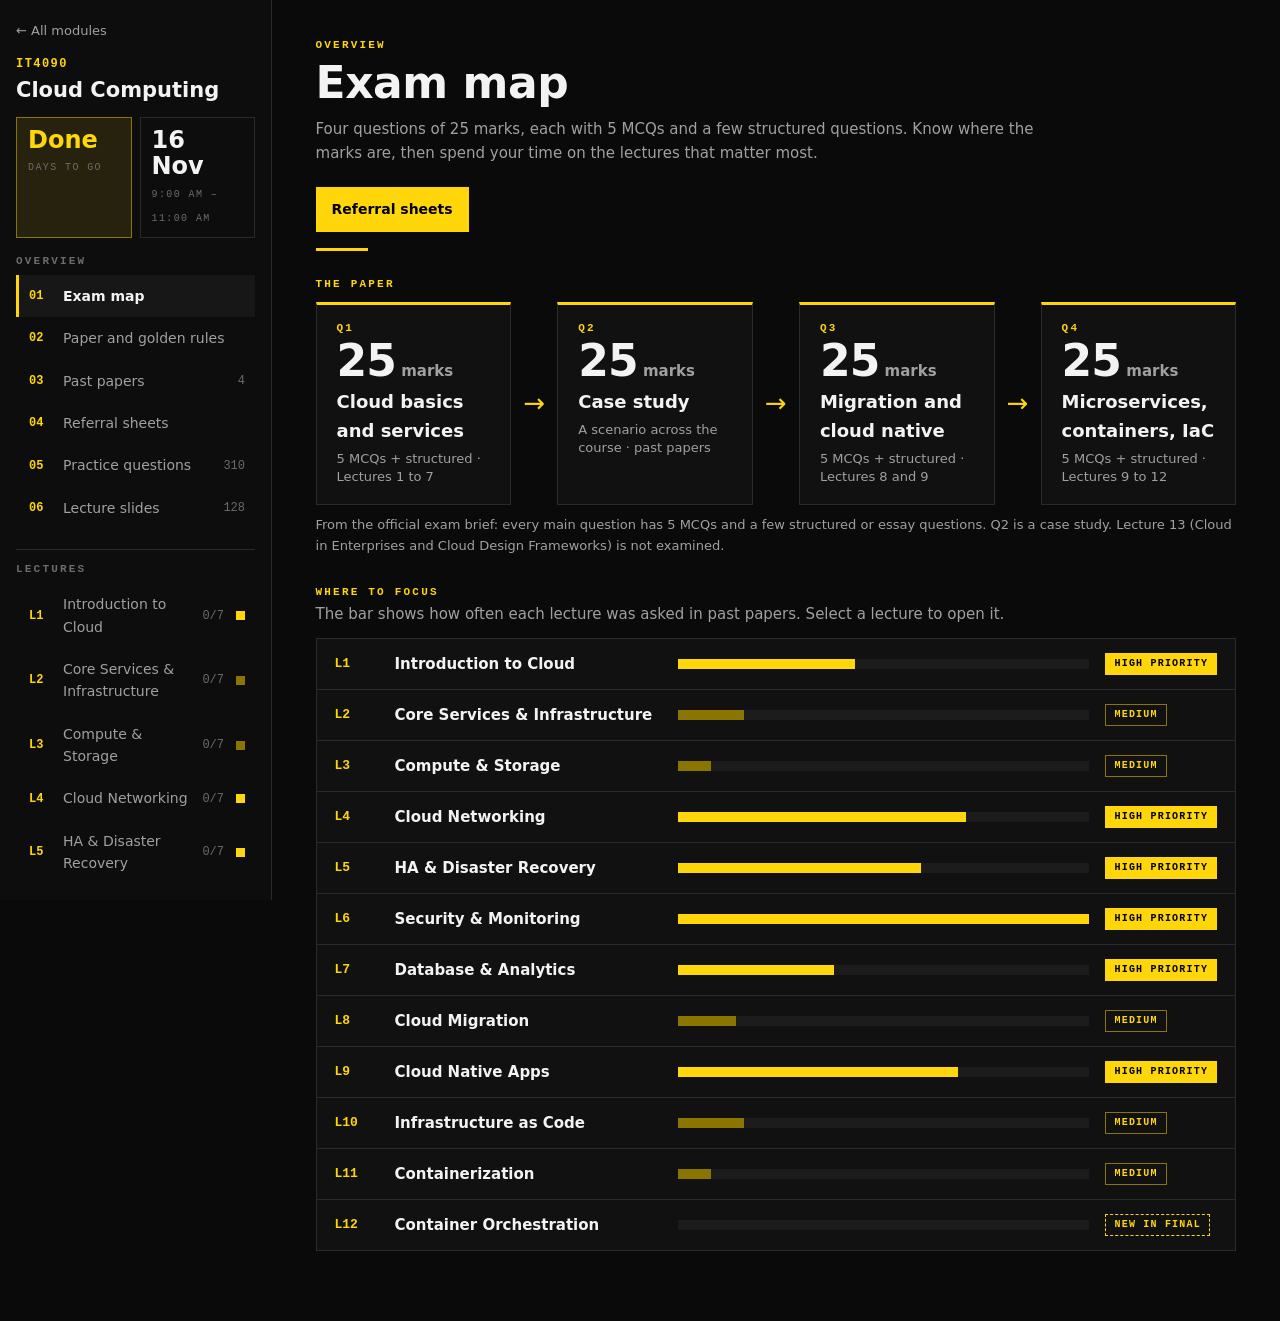
==== commit a0f488bf: "Cloud Computing: MCQs in Easy, Medium and Hard sets (54 new questions), Back to portal arrow on the " ====
--- a/cloud-computing/index.html
+++ b/cloud-computing/index.html
@@ -22,6 +22,7 @@
 <script src="js/data/cc-questions-2.js"></script>
 <script src="js/data/cc-questions-3.js"></script>
 <script src="js/data/cc-questions-4.js"></script>
+<script src="js/data/cc-questions-5.js"></script>
 <script src="js/data/cc-slides.js"></script>
 <script src="../exam-engine/mcq.js"></script>
 <script src="../exam-engine/app.js"></script>
--- a/exam-engine/mcq.css
+++ b/exam-engine/mcq.css
@@ -11,6 +11,9 @@
 
 /* ---------- sidebar ---------- */
 .mq-side{display:flex;flex-direction:column;min-height:0;background:var(--panel);border:1px solid var(--line);border-top:3px solid var(--y);padding:18px 18px 16px}
+.mq-backlink{display:flex;align-items:center;gap:10px;margin:-4px 0 14px;padding:9px 12px;border:1px solid var(--line2);background:var(--panel2);color:var(--text);text-decoration:none;font-weight:700;font-size:13.5px;transition:border-color .12s,color .12s}
+.mq-backlink:hover{border-color:var(--y);color:var(--y)}
+.mq-backm{display:none;text-decoration:none;color:var(--text)}
 .mq-brand{display:flex;align-items:center;gap:12px}
 .mq-logo{width:42px;height:42px;background:var(--y);color:#000;display:grid;place-items:center;flex:none}
 .mq-brand b{display:block;font-size:15px;letter-spacing:.14em;text-transform:uppercase;line-height:1.2}
@@ -146,6 +149,7 @@
 @media (max-width:900px){
   .mq-wrap{grid-template-columns:1fr;padding:10px;gap:10px}
   .mq-menu{display:inline-flex}
+  .mq-backlink{display:none}
   .mq-prog{display:none}
   .mq-side{position:fixed;left:0;right:0;bottom:0;max-height:84vh;z-index:6;transform:translateY(105%);transition:transform .22s ease;overflow:auto;border-top:3px solid var(--y)}
   .mcqp.open .mq-side{transform:none}
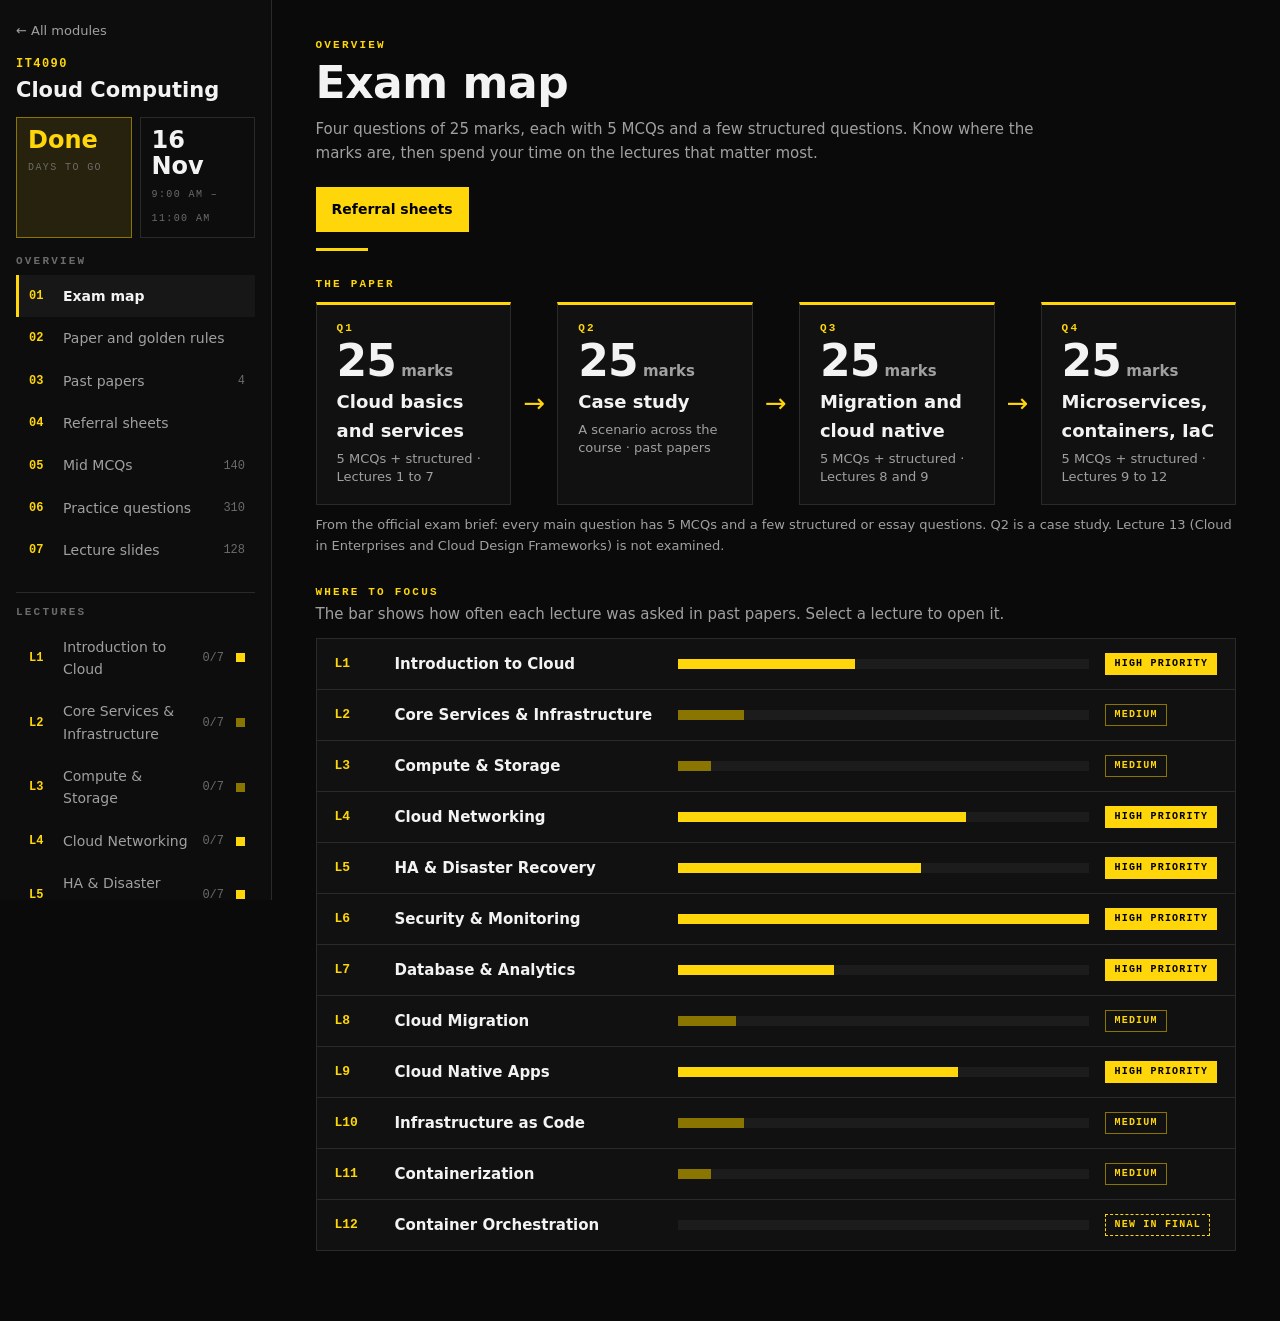
==== commit eaedd953: "Cloud Computing: Mid MCQs page (photo of the question on the left, correct answer on the right, grou" ====
--- a/cloud-computing/index.html
+++ b/cloud-computing/index.html
@@ -24,7 +24,9 @@
 <script src="js/data/cc-questions-4.js"></script>
 <script src="js/data/cc-questions-5.js"></script>
 <script src="js/data/cc-slides.js"></script>
+<script src="js/data/cc-mid.js"></script>
 <script src="../exam-engine/mcq.js"></script>
+<script src="../exam-engine/mid.js"></script>
 <script src="../exam-engine/app.js"></script>
 <script src="../chat/message-widget.js" defer></script>
 </body>
--- a/exam-engine/styles.css
+++ b/exam-engine/styles.css
@@ -394,6 +394,27 @@
 .rt b{display:block;font-size:16px}
 .rt span{font-size:12.5px;color:var(--muted)}
 .ra{display:flex;gap:8px;flex-wrap:wrap}
+.rvars{display:grid;grid-template-columns:1fr 1fr;gap:14px}
+.rvar{display:flex;flex-direction:column;gap:8px;text-align:left;background:var(--panel);color:var(--text);border:1px solid var(--line);border-top:3px solid var(--line2);padding:18px 20px;cursor:pointer;font:inherit;transition:border-color .15s,transform .15s}
+.rvar:hover{border-top-color:var(--y);transform:translateY(-2px)}
+.rvar.on{border-color:var(--y);border-top-color:var(--y);box-shadow:inset 0 0 0 1px var(--y)}
+.rvt{display:flex;justify-content:space-between;align-items:center;gap:10px}
+.rvt b{font-size:17px}
+.rvt em{font:700 10.5px/1 Consolas,"SF Mono",Menlo,monospace;letter-spacing:.12em;text-transform:uppercase;font-style:normal;color:var(--y);border:1px solid var(--y);padding:4px 7px;white-space:nowrap}
+.rvs{font-size:13.5px;color:var(--muted);line-height:1.45}
+.rvn{font:600 11.5px/1 Consolas,"SF Mono",Menlo,monospace;letter-spacing:.06em;color:var(--faint)}
+.rvar.soon{border-style:dashed}
+.rbar{display:flex;justify-content:space-between;align-items:center;gap:12px;flex-wrap:wrap;margin:6px 0 12px;font-size:14px;color:var(--muted)}
+.rbar b{color:var(--text)}
+.rsoon{display:flex;flex-direction:column;align-items:flex-start;gap:10px;background:var(--panel);border:1px dashed var(--line2);border-left:4px solid var(--y);padding:22px 24px}
+.rsoon em{font:700 10.5px/1 Consolas,"SF Mono",Menlo,monospace;letter-spacing:.12em;text-transform:uppercase;font-style:normal;color:var(--y);border:1px solid var(--y);padding:4px 7px}
+.rsoon b{font-size:18px}
+.rsoon span{font-size:14px;color:var(--muted);max-width:60ch}
+.rmodal{position:fixed;inset:0;z-index:300;background:rgba(0,0,0,.72);display:flex;align-items:center;justify-content:center;padding:18px;backdrop-filter:blur(3px)}
+.rbox{width:min(640px,100%);background:var(--panel);border:1px solid var(--line2);border-top:3px solid var(--y);padding:26px 26px 24px;box-shadow:0 20px 60px rgba(0,0,0,.6)}
+.rbox h2{margin:0 0 6px;font-size:clamp(20px,3vw,26px)}
+.rbox p{margin:0 0 18px;font-size:14px}
+@media (max-width:700px){.rvars{grid-template-columns:1fr}}
 .btn.danger{color:var(--bad);border-color:#5a2b2b}
 .btn.danger:hover{background:var(--bad);color:#000;border-color:var(--bad)}
 #rView{margin-top:22px}
@@ -503,3 +524,47 @@
   .sa[data-view=paper] .sa-r{display:none}
   .sa[data-view=ans] .sa-l{display:none}
 }
+
+/* ---------- mid MCQs: photo on the left, correct answer on the right ---------- */
+.midp .chips{display:flex;flex-wrap:wrap;gap:8px;margin:18px 0 14px}
+.midp .chip{background:var(--panel);color:var(--text);border:1px solid var(--line2);padding:8px 12px;font:600 13px "Segoe UI",system-ui,sans-serif;cursor:pointer;transition:border-color .15s,background .15s}
+.midp .chip b{color:var(--y);font:700 11px Consolas,monospace;letter-spacing:.08em;margin-right:4px}
+.midp .chip small{color:var(--faint);margin-left:6px;font:600 11px Consolas,monospace}
+.midp .chip:hover{border-color:var(--y)}
+.midp .chip.on{background:var(--y);color:#000;border-color:var(--y)}
+.midp .chip.on b,.midp .chip.on small{color:#000}
+.midbar{display:flex;flex-direction:column;gap:8px;margin:6px 0 14px;font-size:14px;color:var(--muted)}
+.midbar b{color:var(--text)}
+.midprog{height:4px;background:var(--line);overflow:hidden}
+.midprog i{display:block;height:100%;background:var(--y);transition:width .2s}
+.midgrid{display:grid;grid-template-columns:minmax(0,1.35fr) minmax(0,1fr);gap:18px;align-items:start}
+.midl{min-width:0}
+.midimg{position:relative;display:block;width:100%;padding:0;background:#000;border:1px solid var(--line2);border-top:3px solid var(--y);cursor:zoom-in}
+.midimg img{display:block;width:100%;height:auto;max-height:70vh;object-fit:contain;background:#000}
+.midimg .zi{position:absolute;right:8px;bottom:8px;display:flex;align-items:center;gap:6px;background:rgba(0,0,0,.72);color:#fff;border:1px solid var(--line2);padding:5px 8px;font:600 11px Consolas,monospace;letter-spacing:.08em;text-transform:uppercase}
+.midth{display:flex;gap:8px;margin-top:8px;flex-wrap:wrap}
+.midth button{width:76px;height:52px;padding:0;background:#000;border:1px solid var(--line2);cursor:pointer;opacity:.6}
+.midth button.on,.midth button:hover{opacity:1;border-color:var(--y)}
+.midth img{width:100%;height:100%;object-fit:cover;display:block}
+.midtxt{background:var(--panel);border:1px solid var(--line2);border-top:3px solid var(--y);padding:22px 24px}
+.midtxt p{margin:12px 0 0;font-size:18px;line-height:1.5}
+.midr{display:flex;flex-direction:column;gap:14px;min-width:0;position:sticky;top:14px}
+.midtag{display:flex;gap:8px;flex-wrap:wrap}
+.midtag .tg{font:700 10.5px/1 Consolas,"SF Mono",monospace;letter-spacing:.12em;text-transform:uppercase;color:var(--y);border:1px solid var(--y);padding:5px 8px}
+.midtag .tg.w{color:var(--muted);border-color:var(--line2);letter-spacing:.04em;text-transform:none;font-weight:600}
+.midq{margin:0;font-size:14px;line-height:1.5;color:var(--muted)}
+.ansbox{background:var(--panel);border:1px solid var(--line2);border-left:4px solid #2fbf71;padding:16px 18px}
+.ansbox.off{border-left-color:var(--line2)}
+.ansbox .al{font:700 11px/1 Consolas,"SF Mono",monospace;letter-spacing:.16em;text-transform:uppercase;color:#2fbf71;margin-bottom:10px}
+.ansbox.off .al{color:var(--faint)}
+.ans1{font-size:20px;line-height:1.4;font-weight:700}
+.ans1.blur{color:var(--faint);font-weight:500;font-size:16px}
+.ansl{margin:0;padding-left:20px;display:flex;flex-direction:column;gap:8px}
+.ansl li{font-size:17px;line-height:1.4;font-weight:600}
+.midnav{display:flex;align-items:center;justify-content:space-between;gap:12px;margin:22px 0 4px;flex-wrap:wrap}
+.midnav .btn{display:inline-flex;align-items:center;gap:8px}
+.midk{font-size:12.5px}
+.midbox{position:fixed;inset:0;z-index:400;background:rgba(0,0,0,.92);display:flex;align-items:center;justify-content:center;padding:18px;cursor:zoom-out}
+.midbox img{max-width:100%;max-height:92vh;object-fit:contain}
+.midbox button{position:fixed;right:16px;top:16px}
+@media (max-width:900px){.midgrid{grid-template-columns:1fr}.midr{position:static}.midk{display:none}}
